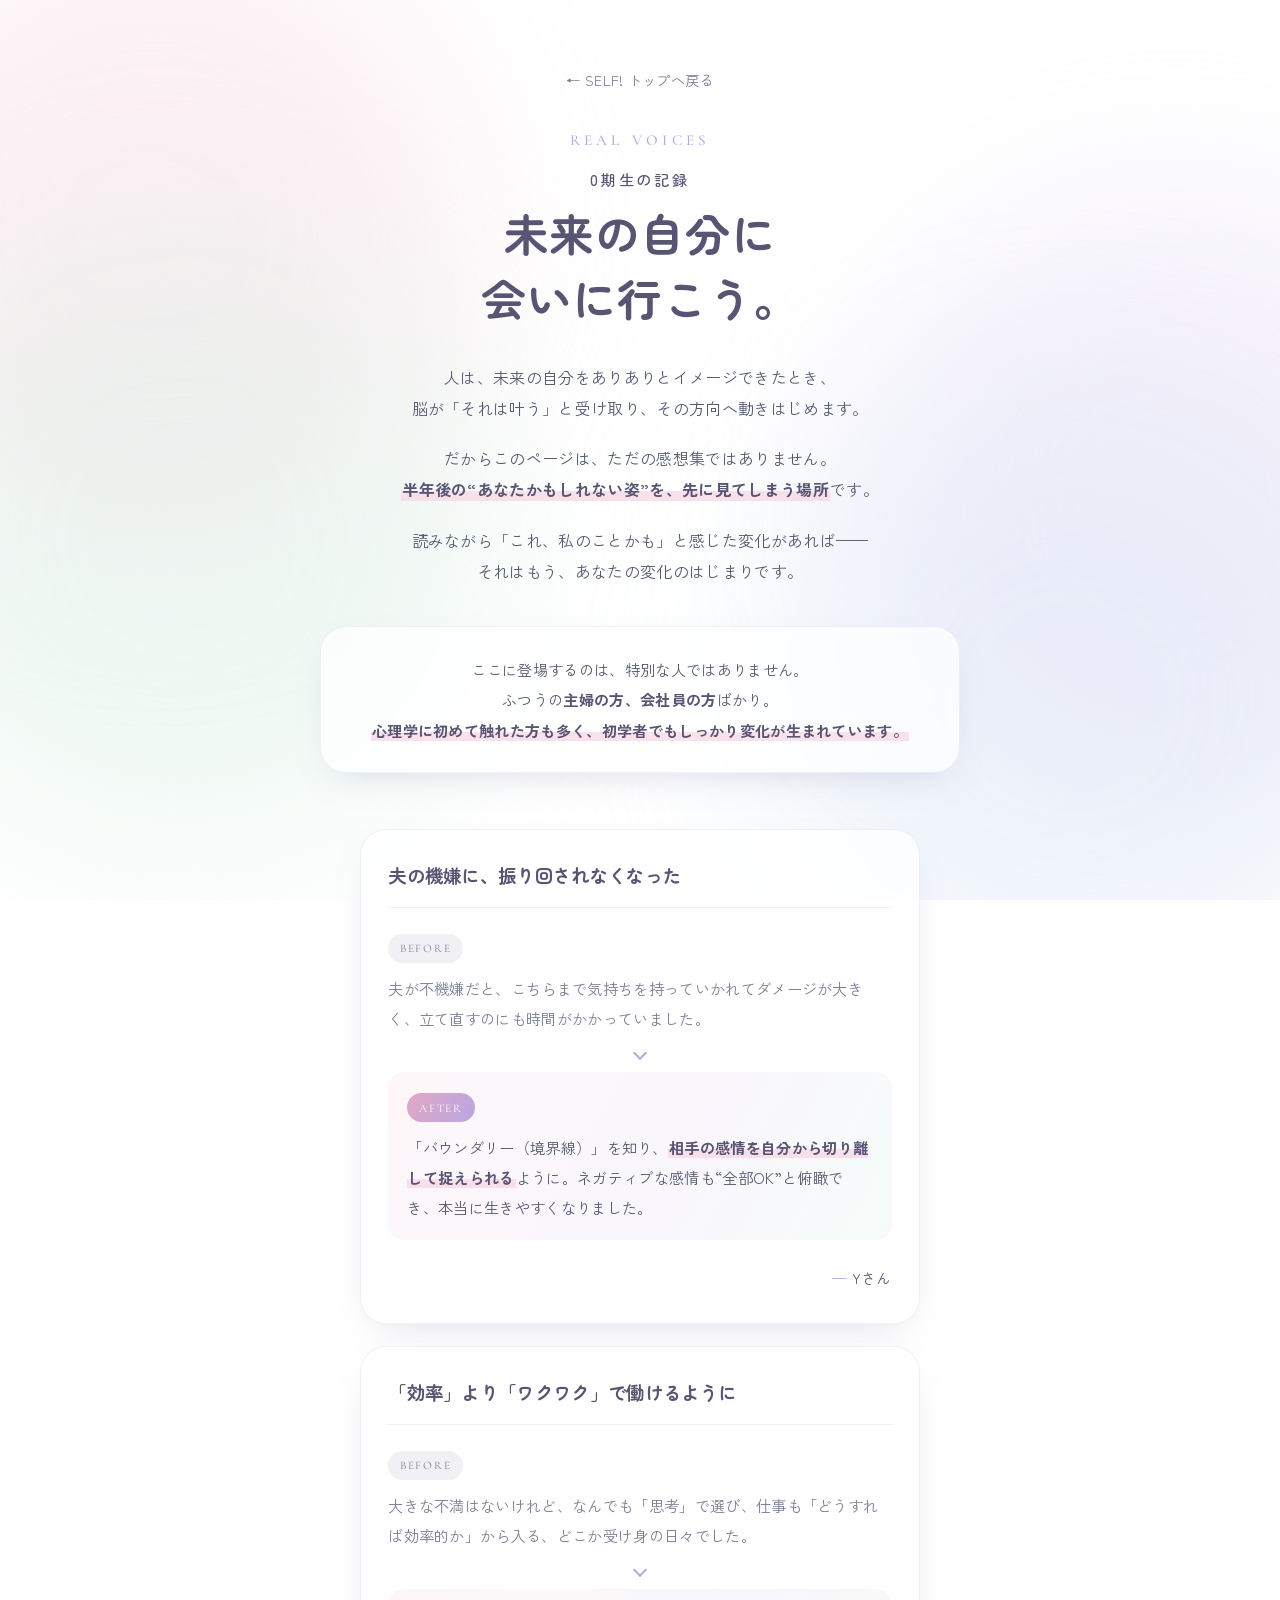
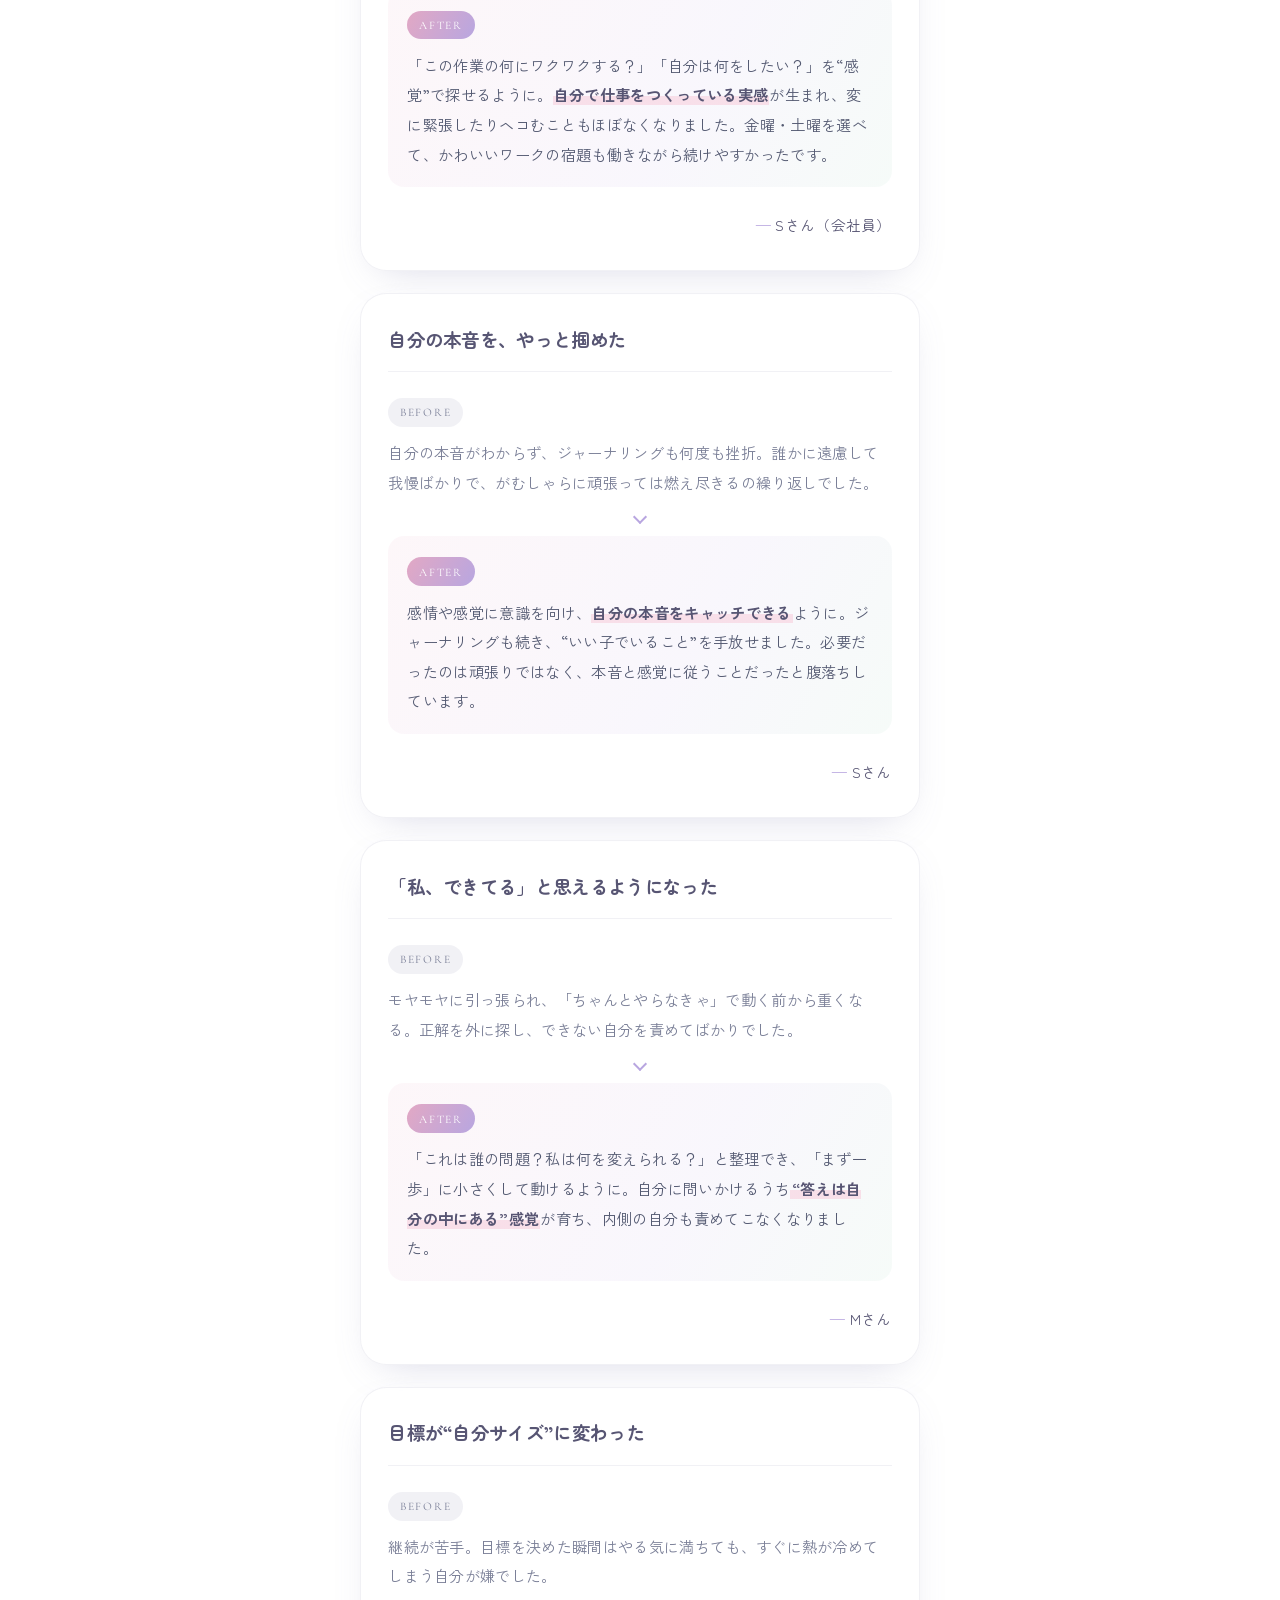
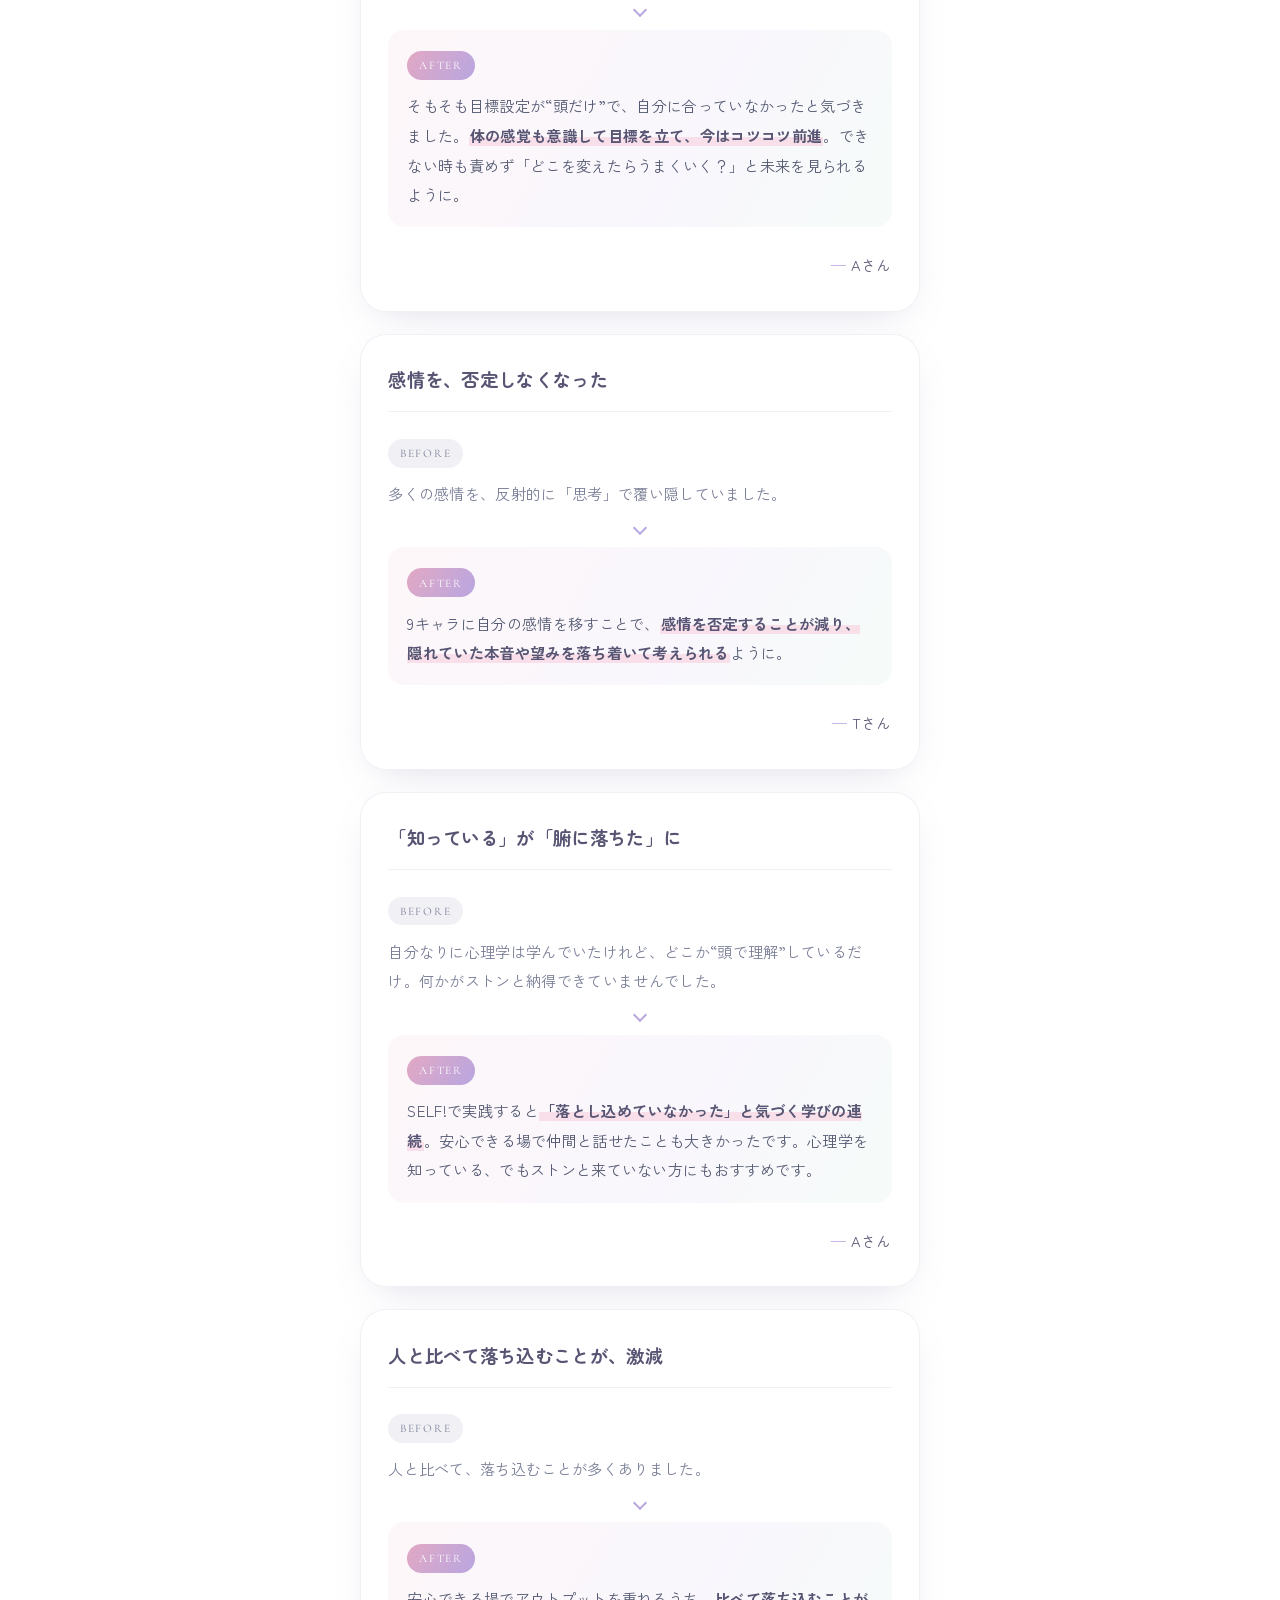
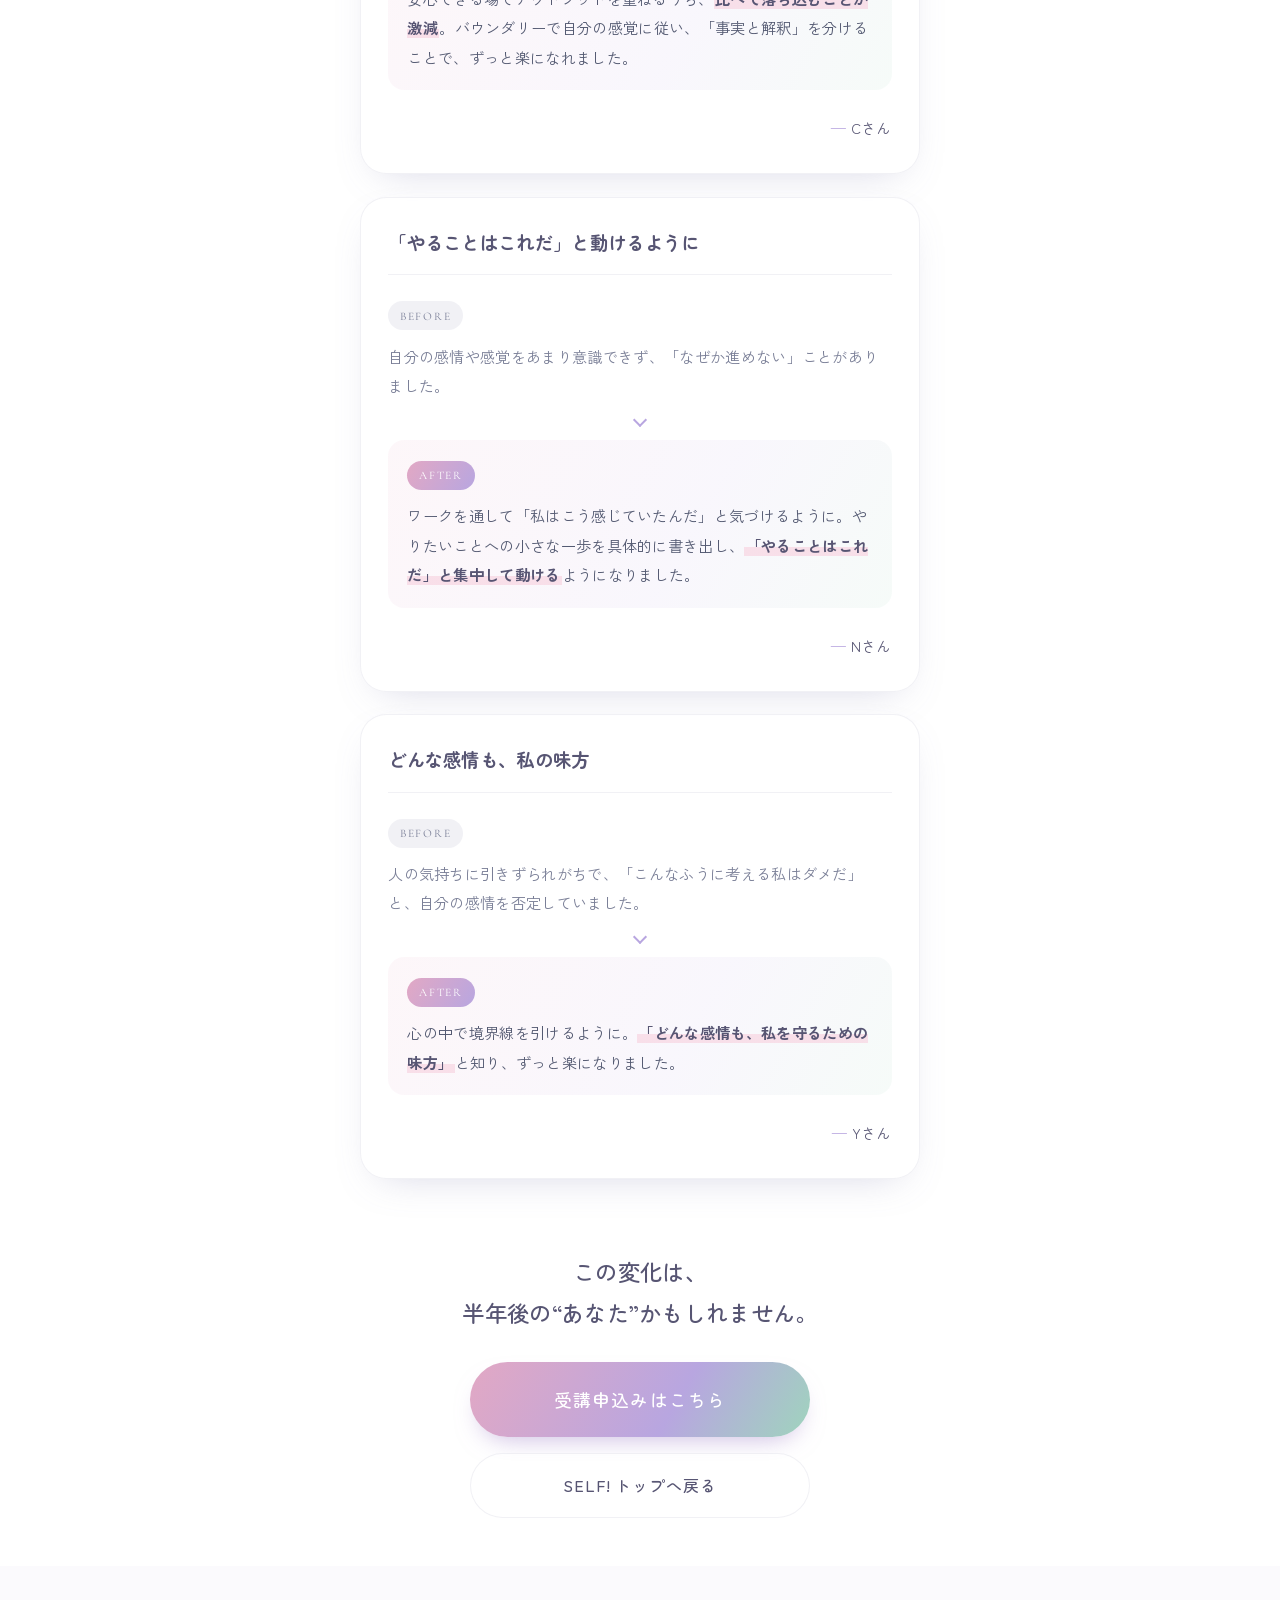
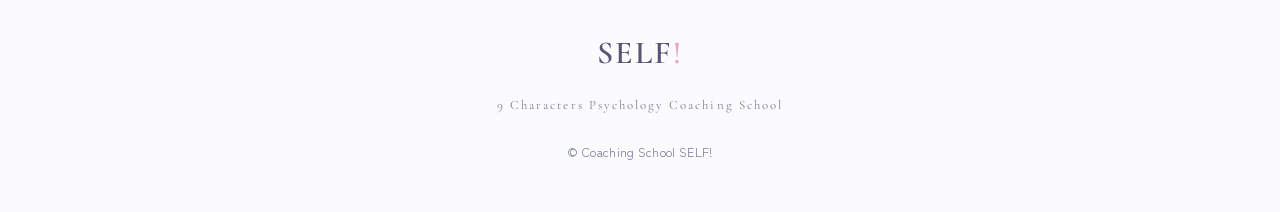
==== voices.html @ 42436161 "0期生の変化ページ（voices.html）を追加し、LPから導線ボタンを設置 - Before→After形式で0期生の声を10名分掲載（重複除去・読み切れる量にリライト） - 「未来の自分に会いに" ====
<!--
  ============================================================
  Coaching School SELF! ｜ 0期生の変化（Before → After アーカイブ）
  ------------------------------------------------------------
  ・index.html の「受講生の変化」セクションからリンクで遷移
  ・声を追加する時は <article class="card ba-card"> ブロックを複製
  ・検索エンジンには載せない設定（noindex）
  ============================================================
-->
<!DOCTYPE html>
<html lang="ja">
<head>
  <meta charset="UTF-8" />
  <meta name="viewport" content="width=device-width, initial-scale=1.0" />
  <meta name="robots" content="noindex, follow" />

  <title>0期生の変化 ｜ Coaching School SELF!</title>
  <meta name="description" content="9キャラ心理学×セルフコーチングを学んだ0期生のBefore→After。ふつうの主婦・会社員の方ばかり、初学者でも変化が生まれています。" />
  <meta name="theme-color" content="#ffffff" />

  <link rel="preconnect" href="https://fonts.googleapis.com" />
  <link rel="preconnect" href="https://fonts.gstatic.com" crossorigin />
  <link href="https://fonts.googleapis.com/css2?family=Cormorant+Garamond:ital,wght@0,400;0,500;0,600;1,400&family=Playfair+Display:ital,wght@0,400;0,500;1,400&family=Zen+Kaku+Gothic+New:wght@400;500;700&family=Zen+Maru+Gothic:wght@400;500;700&display=swap" rel="stylesheet" />

  <link rel="stylesheet" href="/css/style.css" />
</head>

<body>

  <!-- 背景のオーロラ光 -->
  <div class="aurora" aria-hidden="true">
    <span class="aurora__blob aurora__blob--pink"></span>
    <span class="aurora__blob aurora__blob--lavender"></span>
    <span class="aurora__blob aurora__blob--mint"></span>
    <span class="aurora__blob aurora__blob--blue"></span>
  </div>

  <!-- ============================================================
       ヒーロー（未来の自分をのぞき見、という読ませ動線）
       ============================================================ -->
  <header class="grad-hero">
    <a href="/" class="grad-back">← SELF! トップへ戻る</a>

    <p class="eyebrow">Real Voices</p>
    <p class="grad-kicker">0期生の記録</p>
    <h1 class="grad-title">未来の自分に<br />会いに行こう。</h1>

    <div class="grad-lead prose prose--center">
      <p>人は、未来の自分をありありとイメージできたとき、<br />脳が「それは叶う」と受け取り、その方向へ動きはじめます。</p>
      <p>だからこのページは、ただの感想集ではありません。<br /><strong class="mark">半年後の“あなたかもしれない姿”を、先に見てしまう場所</strong>です。</p>
      <p>読みながら「これ、私のことかも」と感じた変化があれば——<br />それはもう、あなたの変化のはじまりです。</p>
    </div>

    <div class="grad-note card">
      <p>
        ここに登場するのは、特別な人ではありません。<br />
        ふつうの<strong>主婦の方、会社員の方</strong>ばかり。<br />
        <strong class="mark">心理学に初めて触れた方も多く、初学者でもしっかり変化が生まれています。</strong>
      </p>
    </div>
  </header>

  <!-- ============================================================
       Before → After カード（0期生の変化）
       ============================================================ -->
  <main class="container container--narrow">
    <div class="ba-list">

      <!-- 01 -->
      <article class="card ba-card">
        <p class="ba-card__headline">夫の機嫌に、振り回されなくなった</p>
        <div class="ba-block ba-block--before">
          <span class="ba-label">Before</span>
          <p>夫が不機嫌だと、こちらまで気持ちを持っていかれてダメージが大きく、立て直すのにも時間がかかっていました。</p>
        </div>
        <div class="ba-arrow" aria-hidden="true"></div>
        <div class="ba-block ba-block--after">
          <span class="ba-label">After</span>
          <p>「バウンダリー（境界線）」を知り、<strong class="mark">相手の感情を自分から切り離して捉えられる</strong>ように。ネガティブな感情も“全部OK”と俯瞰でき、本当に生きやすくなりました。</p>
        </div>
        <p class="ba-card__name">Yさん</p>
      </article>

      <!-- 02 -->
      <article class="card ba-card">
        <p class="ba-card__headline">「効率」より「ワクワク」で働けるように</p>
        <div class="ba-block ba-block--before">
          <span class="ba-label">Before</span>
          <p>大きな不満はないけれど、なんでも「思考」で選び、仕事も「どうすれば効率的か」から入る、どこか受け身の日々でした。</p>
        </div>
        <div class="ba-arrow" aria-hidden="true"></div>
        <div class="ba-block ba-block--after">
          <span class="ba-label">After</span>
          <p>「この作業の何にワクワクする？」「自分は何をしたい？」を“感覚”で探せるように。<strong class="mark">自分で仕事をつくっている実感</strong>が生まれ、変に緊張したりヘコむこともほぼなくなりました。金曜・土曜を選べて、かわいいワークの宿題も働きながら続けやすかったです。</p>
        </div>
        <p class="ba-card__name">Sさん（会社員）</p>
      </article>

      <!-- 03 -->
      <article class="card ba-card">
        <p class="ba-card__headline">自分の本音を、やっと掴めた</p>
        <div class="ba-block ba-block--before">
          <span class="ba-label">Before</span>
          <p>自分の本音がわからず、ジャーナリングも何度も挫折。誰かに遠慮して我慢ばかりで、がむしゃらに頑張っては燃え尽きるの繰り返しでした。</p>
        </div>
        <div class="ba-arrow" aria-hidden="true"></div>
        <div class="ba-block ba-block--after">
          <span class="ba-label">After</span>
          <p>感情や感覚に意識を向け、<strong class="mark">自分の本音をキャッチできる</strong>ように。ジャーナリングも続き、“いい子でいること”を手放せました。必要だったのは頑張りではなく、本音と感覚に従うことだったと腹落ちしています。</p>
        </div>
        <p class="ba-card__name">Sさん</p>
      </article>

      <!-- 04 -->
      <article class="card ba-card">
        <p class="ba-card__headline">「私、できてる」と思えるようになった</p>
        <div class="ba-block ba-block--before">
          <span class="ba-label">Before</span>
          <p>モヤモヤに引っ張られ、「ちゃんとやらなきゃ」で動く前から重くなる。正解を外に探し、できない自分を責めてばかりでした。</p>
        </div>
        <div class="ba-arrow" aria-hidden="true"></div>
        <div class="ba-block ba-block--after">
          <span class="ba-label">After</span>
          <p>「これは誰の問題？私は何を変えられる？」と整理でき、「まず一歩」に小さくして動けるように。自分に問いかけるうち<strong class="mark">“答えは自分の中にある”感覚</strong>が育ち、内側の自分も責めてこなくなりました。</p>
        </div>
        <p class="ba-card__name">Mさん</p>
      </article>

      <!-- 05 -->
      <article class="card ba-card">
        <p class="ba-card__headline">目標が“自分サイズ”に変わった</p>
        <div class="ba-block ba-block--before">
          <span class="ba-label">Before</span>
          <p>継続が苦手。目標を決めた瞬間はやる気に満ちても、すぐに熱が冷めてしまう自分が嫌でした。</p>
        </div>
        <div class="ba-arrow" aria-hidden="true"></div>
        <div class="ba-block ba-block--after">
          <span class="ba-label">After</span>
          <p>そもそも目標設定が“頭だけ”で、自分に合っていなかったと気づきました。<strong class="mark">体の感覚も意識して目標を立て、今はコツコツ前進</strong>。できない時も責めず「どこを変えたらうまくいく？」と未来を見られるように。</p>
        </div>
        <p class="ba-card__name">Aさん</p>
      </article>

      <!-- 06 -->
      <article class="card ba-card">
        <p class="ba-card__headline">感情を、否定しなくなった</p>
        <div class="ba-block ba-block--before">
          <span class="ba-label">Before</span>
          <p>多くの感情を、反射的に「思考」で覆い隠していました。</p>
        </div>
        <div class="ba-arrow" aria-hidden="true"></div>
        <div class="ba-block ba-block--after">
          <span class="ba-label">After</span>
          <p>9キャラに自分の感情を移すことで、<strong class="mark">感情を否定することが減り、隠れていた本音や望みを落ち着いて考えられる</strong>ように。</p>
        </div>
        <p class="ba-card__name">Tさん</p>
      </article>

      <!-- 07 -->
      <article class="card ba-card">
        <p class="ba-card__headline">「知っている」が「腑に落ちた」に</p>
        <div class="ba-block ba-block--before">
          <span class="ba-label">Before</span>
          <p>自分なりに心理学は学んでいたけれど、どこか“頭で理解”しているだけ。何かがストンと納得できていませんでした。</p>
        </div>
        <div class="ba-arrow" aria-hidden="true"></div>
        <div class="ba-block ba-block--after">
          <span class="ba-label">After</span>
          <p>SELF!で実践すると<strong class="mark">「落とし込めていなかった」と気づく学びの連続</strong>。安心できる場で仲間と話せたことも大きかったです。心理学を知っている、でもストンと来ていない方にもおすすめです。</p>
        </div>
        <p class="ba-card__name">Aさん</p>
      </article>

      <!-- 08 -->
      <article class="card ba-card">
        <p class="ba-card__headline">人と比べて落ち込むことが、激減</p>
        <div class="ba-block ba-block--before">
          <span class="ba-label">Before</span>
          <p>人と比べて、落ち込むことが多くありました。</p>
        </div>
        <div class="ba-arrow" aria-hidden="true"></div>
        <div class="ba-block ba-block--after">
          <span class="ba-label">After</span>
          <p>安心できる場でアウトプットを重ねるうち、<strong class="mark">比べて落ち込むことが激減</strong>。バウンダリーで自分の感覚に従い、「事実と解釈」を分けることで、ずっと楽になれました。</p>
        </div>
        <p class="ba-card__name">Cさん</p>
      </article>

      <!-- 09 -->
      <article class="card ba-card">
        <p class="ba-card__headline">「やることはこれだ」と動けるように</p>
        <div class="ba-block ba-block--before">
          <span class="ba-label">Before</span>
          <p>自分の感情や感覚をあまり意識できず、「なぜか進めない」ことがありました。</p>
        </div>
        <div class="ba-arrow" aria-hidden="true"></div>
        <div class="ba-block ba-block--after">
          <span class="ba-label">After</span>
          <p>ワークを通して「私はこう感じていたんだ」と気づけるように。やりたいことへの小さな一歩を具体的に書き出し、<strong class="mark">「やることはこれだ」と集中して動ける</strong>ようになりました。</p>
        </div>
        <p class="ba-card__name">Nさん</p>
      </article>

      <!-- 10 -->
      <article class="card ba-card">
        <p class="ba-card__headline">どんな感情も、私の味方</p>
        <div class="ba-block ba-block--before">
          <span class="ba-label">Before</span>
          <p>人の気持ちに引きずられがちで、「こんなふうに考える私はダメだ」と、自分の感情を否定していました。</p>
        </div>
        <div class="ba-arrow" aria-hidden="true"></div>
        <div class="ba-block ba-block--after">
          <span class="ba-label">After</span>
          <p>心の中で境界線を引けるように。<strong class="mark">「どんな感情も、私を守るための味方」</strong>と知り、ずっと楽になりました。</p>
        </div>
        <p class="ba-card__name">Yさん</p>
      </article>

    </div>

    <!-- 締めのCTA -->
    <div class="grad-cta">
      <p>この変化は、<br />半年後の“あなた”かもしれません。</p>
      <a href="https://belovedcareer.stores.jp/?category_id=69b9e173ff407eac9068d73d" class="btn btn--primary btn--large apply-link" target="_blank" rel="noopener">受講申込みはこちら</a>
      <a href="/" class="btn btn--ghost">SELF! トップへ戻る</a>
    </div>
  </main>

  <!-- フッター -->
  <footer class="footer">
    <p class="footer__logo">SELF<span>!</span></p>
    <p class="footer__en">9 Characters Psychology Coaching School</p>
    <p class="footer__copy">© Coaching School SELF!</p>
  </footer>

</body>
</html>
---- css/style.css ----
/* ==========================================================================
   Coaching School SELF! — スタイルシート
   --------------------------------------------------------------------------
   目次
   00. ブランドカラー / トークン（CSS Variables）
   01. リセット & ベース
   02. タイポグラフィ（見出し・本文・英字）
   03. レイアウト（container / section）
   04. 共通パーツ（eyebrow / card / button）
   05. 背景オーロラ
   06. ヒーロー（ファーストビュー）
   07. 各セクション個別スタイル
   08. スクロール演出（reveal / float）
   09. レスポンシブ（〜768px / 〜480px）
   10. アクセシビリティ（motion 低減）
   ========================================================================== */

/* ==========================================================================
   00. ブランドカラー / トークン
   ------------------------------------------------------------------------
   ※ 色を変えたいときは、まずここを編集してください。
   ========================================================================== */
:root {
  /* --- パステル基本色 --- */
  --color-pink:      #f8dbe6;   /* ペールピンク */
  --color-lavender:  #e5dcf6;   /* 淡いラベンダー */
  --color-mint:      #d8efe3;   /* ミントグリーン */
  --color-blue:      #dbe8f6;   /* ペールブルー */
  --color-yellow:    #fbf1d8;   /* クリーム（ごく控えめに使用） */

  /* --- 文字色（真っ黒は使わない：ブルーグレー系） --- */
  --color-text:      #545a72;   /* 本文 */
  --color-text-soft: #7a7f97;   /* 補足 */
  --color-heading:   #575573;   /* 見出し（ラベンダーグレー） */

  /* --- 背景 --- */
  --color-background:     #ffffff;
  --color-background-soft:#fbfafd;  /* ごく淡いセクション背景 */

  /* --- アクセント（ボタン等のグラデーション用に少し濃いめ） --- */
  --accent-pink:     #e2a8c4;
  --accent-lavender: #b8a6e0;
  --accent-mint:     #9fd4bd;

  /* --- カード / 罫線 / 影 --- */
  --card-radius:  26px;
  --card-border:  rgba(120, 120, 160, 0.10);
  --card-shadow:  0 14px 40px -20px rgba(120, 120, 170, 0.35);
  --card-shadow-hover: 0 22px 50px -22px rgba(120, 120, 170, 0.45);

  /* --- レイアウト --- */
  --container:        1080px;
  --container-narrow: 640px;
  --space-section:    clamp(4.5rem, 11vw, 8rem);

  /* --- フォント --- */
  --font-body:    "Zen Kaku Gothic New", "Hiragino Kaku Gothic ProN", "Noto Sans JP", sans-serif;
  --font-heading: "Zen Maru Gothic", "Zen Kaku Gothic New", sans-serif;
  --font-serif:   "Cormorant Garamond", "Playfair Display", serif;
}

/* ==========================================================================
   01. リセット & ベース
   ========================================================================== */
*,
*::before,
*::after { box-sizing: border-box; }

html {
  -webkit-text-size-adjust: 100%;
  scroll-behavior: smooth;
}

body {
  margin: 0;
  font-family: var(--font-body);
  font-weight: 400;
  color: var(--color-text);
  background: var(--color-background);
  line-height: 1.95;              /* 本文は広めの行間 */
  letter-spacing: 0.02em;
  overflow-x: hidden;             /* 横スクロール禁止 */
  -webkit-font-smoothing: antialiased;
  text-rendering: optimizeLegibility;
}

img { max-width: 100%; height: auto; display: block; }

a { color: inherit; text-decoration: none; }

ul, ol { list-style: none; margin: 0; padding: 0; }

h1, h2, h3, p { margin: 0; }

/* スクリーンリーダー用（視覚的に隠すがSEO/読み上げには残す） */
.sr-only {
  position: absolute;
  width: 1px; height: 1px;
  padding: 0; margin: -1px;
  overflow: hidden;
  clip: rect(0 0 0 0);
  white-space: nowrap;
  border: 0;
}
/* スマホでのみ有効な改行（PCでは1行に） */
.sp-only { display: inline; }
@media (min-width: 600px) { .sp-only { display: none; } }

/* ==========================================================================
   02. タイポグラフィ
   ========================================================================== */
.eyebrow {
  font-family: var(--font-serif);
  font-size: 0.95rem;
  letter-spacing: 0.28em;
  text-transform: uppercase;
  color: var(--accent-lavender);
  margin-bottom: 1.4rem;
  font-weight: 500;
}
.eyebrow--light { color: rgba(255, 255, 255, 0.9); }

.section__title {
  font-family: var(--font-heading);
  font-weight: 500;
  color: var(--color-heading);
  font-size: clamp(1.5rem, 5.4vw, 2.15rem);
  line-height: 1.65;
  letter-spacing: 0.03em;
  margin-bottom: 2.2rem;
}
.section__title--center { text-align: center; }
.section__title--small { font-size: clamp(1.25rem, 4.4vw, 1.6rem); }

/* 本文まとまり */
.prose > p { margin-bottom: 1.5rem; }
.prose > p:last-child { margin-bottom: 0; }
.prose--center { text-align: center; }

.prose__quote {
  color: var(--color-heading);
  font-family: var(--font-heading);
  font-size: 1.05rem;
}
.prose__emphasis {
  color: var(--color-heading);
  font-weight: 500;
  font-family: var(--font-heading);
}
/* 「学得→体得」バッジ */
.prose__badge { margin: 2.2rem 0; }
.prose__badge span {
  display: inline-block;
  font-family: var(--font-heading);
  font-size: 1.15rem;
  color: var(--color-heading);
  padding: 0.7em 1.6em;
  border-radius: 999px;
  background: linear-gradient(120deg, var(--color-pink), var(--color-lavender) 55%, var(--color-mint));
  box-shadow: var(--card-shadow);
}

/* ==========================================================================
   03. レイアウト
   ========================================================================== */
.container {
  width: 100%;
  max-width: var(--container);
  margin-inline: auto;
  padding-inline: clamp(1.3rem, 5vw, 2.5rem);
}
.container--narrow { max-width: var(--container-narrow); }

.section {
  position: relative;
  padding-block: var(--space-section);
}
.section--soft { background: var(--color-background-soft); }

/* ==========================================================================
   04. 共通パーツ
   ========================================================================== */

/* --- カード --- */
.card {
  background: rgba(255, 255, 255, 0.72);
  backdrop-filter: blur(6px);
  -webkit-backdrop-filter: blur(6px);
  border: 1px solid var(--card-border);
  border-radius: var(--card-radius);
  box-shadow: var(--card-shadow);
}

/* --- ボタン --- */
.btn {
  display: inline-block;
  font-family: var(--font-heading);
  font-size: 1rem;
  font-weight: 500;
  letter-spacing: 0.06em;
  padding: 1em 2.4em;
  border-radius: 999px;
  transition: transform 0.35s ease, box-shadow 0.35s ease, background 0.35s ease;
  cursor: pointer;
  text-align: center;
}
.btn--primary {
  color: #fff;
  background: linear-gradient(120deg, var(--accent-pink), var(--accent-lavender) 60%, var(--accent-mint));
  box-shadow: 0 12px 26px -12px rgba(160, 130, 200, 0.6);
}
.btn--primary:hover {
  transform: translateY(-4px);
  box-shadow: 0 20px 34px -14px rgba(160, 130, 200, 0.7);
}
.btn--ghost {
  color: var(--color-heading);
  background: rgba(255, 255, 255, 0.7);
  border: 1px solid var(--card-border);
}
.btn--ghost:hover {
  transform: translateY(-4px);
  box-shadow: var(--card-shadow);
}
.btn--large { font-size: 1.1rem; padding: 1.15em 3em; }

.cta-center { text-align: center; margin-top: 3rem; }

/* ==========================================================================
   05. 背景オーロラ（ページ全体でゆっくり漂う淡い光）
   ========================================================================== */
.aurora {
  position: fixed;
  inset: 0;
  z-index: -1;
  overflow: hidden;
  pointer-events: none;
}
.aurora__blob {
  position: absolute;
  width: 60vw;
  height: 60vw;
  max-width: 620px;
  max-height: 620px;
  border-radius: 50%;
  filter: blur(90px);
  opacity: 0.42;
  will-change: transform;
}
.aurora__blob--pink     { top: -8%;  left: -12%; background: var(--color-pink);     animation: drift1 26s ease-in-out infinite; }
.aurora__blob--lavender { top: 22%;  right: -16%; background: var(--color-lavender); animation: drift2 32s ease-in-out infinite; }
.aurora__blob--mint     { bottom: 6%; left: -10%; background: var(--color-mint);     animation: drift3 30s ease-in-out infinite; }
.aurora__blob--blue     { bottom: -12%; right: -8%; background: var(--color-blue);   animation: drift1 36s ease-in-out infinite reverse; }

@keyframes drift1 {
  0%,100% { transform: translate(0,0) scale(1); }
  50%     { transform: translate(6%, 5%) scale(1.12); }
}
@keyframes drift2 {
  0%,100% { transform: translate(0,0) scale(1); }
  50%     { transform: translate(-5%, 8%) scale(1.08); }
}
@keyframes drift3 {
  0%,100% { transform: translate(0,0) scale(1); }
  50%     { transform: translate(7%, -6%) scale(1.14); }
}

/* ==========================================================================
   06. ヒーロー（ファーストビュー）
   ========================================================================== */
.hero {
  position: relative;
  display: block;
  padding: 0 0 clamp(3rem, 8vw, 4.5rem);   /* 上・左右は余白なし。下だけコピー用に確保 */
  overflow: hidden;
}

/* ヘッダー画像スライドショー（横いっぱい・角丸なし・余白なし） */
.hero__slideshow {
  position: relative;
  width: 100%;
  aspect-ratio: 1 / 1;              /* 画像は正方形。全体を見せる（トリミングなし） */
  max-height: 100svh;
  margin-bottom: clamp(1.8rem, 5vw, 2.6rem);
  background: linear-gradient(135deg, var(--color-pink), var(--color-lavender) 55%, var(--color-mint));
}
.hero__slide {
  position: absolute;
  inset: 0;
  width: 100%;
  height: 100%;
  object-fit: cover;
  opacity: 0;
  transition: opacity 1.1s ease-in-out;   /* ふわっとクロスフェード */
}
.hero__slide.is-active { opacity: 1; }
.hero__slide--pc { display: none; }        /* PC用の横長は、スマホでは隠す */

/* PC：横長バナーに切替（媒体に合わせて自動調整） */
@media (min-width: 768px) {
  .hero__slideshow { aspect-ratio: 2172 / 724; }   /* 横長バナーの比率 */
  .hero__slide--sp { display: none; }              /* 正方形2枚は隠す */
  .hero__slide--pc { display: block; opacity: 1; } /* 横長を静止表示 */
}

.hero__copy { text-align: center; }

@keyframes floatSlow {
  0%,100% { transform: translateY(0); }
  50%     { transform: translateY(-12px); }
}

.hero__eyebrow {
  font-family: var(--font-serif);
  letter-spacing: 0.24em;
  text-transform: uppercase;
  font-size: 0.85rem;
  color: var(--color-text-soft);
  line-height: 1.9;
}

/* SELF! ロゴ（ブランドロゴ的なSerif） */
.hero__logo {
  font-family: var(--font-serif);
  font-weight: 600;
  font-size: clamp(4.5rem, 22vw, 8.5rem);
  line-height: 1;
  letter-spacing: 0.04em;
  color: var(--color-heading);
  margin: 0.4rem 0 0.8rem;
  background: linear-gradient(120deg, #8f89ad, #a99bcf 45%, #8fb8b0);
  -webkit-background-clip: text;
  background-clip: text;
  -webkit-text-fill-color: transparent;
}
.hero__logo-mark { color: var(--accent-pink); -webkit-text-fill-color: var(--accent-pink); }

.hero__tagline {
  font-family: var(--font-heading);
  font-size: clamp(1rem, 3.6vw, 1.25rem);
  color: var(--color-heading);
  letter-spacing: 0.08em;
  margin-bottom: 2rem;
}
.x { color: var(--accent-lavender); padding: 0 0.25em; font-weight: 500; }

.hero__lead {
  font-family: var(--font-heading);
  font-weight: 500;
  font-size: clamp(1.6rem, 6.5vw, 2.4rem);
  line-height: 1.7;
  color: var(--color-heading);
  margin-bottom: 1.6rem;
}
.hero__lead-accent { color: var(--accent-pink); }

.hero__sub {
  font-size: clamp(0.95rem, 3.6vw, 1.05rem);
  color: var(--color-text);
  line-height: 2.1;
  margin-bottom: 1.2rem;
}
.hero__lead--stack { text-align: center; }
.hero__lead--stack .x {
  display: inline-block;
  font-size: 0.72em;
  padding: 0;
  margin: 0.1em 0;
}
.hero__self {
  font-family: var(--font-serif);
  font-weight: 600;
  color: var(--accent-lavender);
  letter-spacing: 0.04em;
  font-size: 1.15em;
}

/* ① 目立たせる見出し：スクール名（募集スタートの上） */
.hero__school {
  font-family: var(--font-heading);
  font-weight: 500;
  font-size: clamp(1.02rem, 4.2vw, 1.25rem);
  letter-spacing: 0.06em;
  color: var(--color-heading);
  margin-bottom: 0.4rem;
}

/* 第1期生募集スタート（背景なし・太字・サイズアップで目立たせる） */
.hero__badge {
  display: block;
  text-align: center;
  font-family: var(--font-heading);
  font-weight: 700;
  font-size: clamp(1.4rem, 6vw, 1.9rem);
  letter-spacing: 0.1em;
  line-height: 1.4;
  margin-bottom: 1.4rem;
  background: linear-gradient(100deg, var(--accent-pink), var(--accent-lavender));
  -webkit-background-clip: text;
  background-clip: text;
  -webkit-text-fill-color: transparent;
}

/* お申込み期間 */
.hero__period {
  margin-bottom: 1.8rem;
  font-size: 0.92rem;
  color: var(--color-text-soft);
  letter-spacing: 0.04em;
}
.hero__period strong { color: var(--color-heading); font-weight: 700; }

.hero__cta {
  display: flex;
  flex-direction: column;
  gap: 1rem;
  width: 100%;
  max-width: 340px;
  margin-inline: auto;
}

/* スクロール誘導 */
.hero__scroll {
  position: absolute;
  bottom: 2rem;
  left: 50%;
  transform: translateX(-50%);
  width: 1px;
  height: 52px;
  display: block;
}
.hero__scroll-line {
  display: block;
  width: 1px;
  height: 100%;
  background: linear-gradient(var(--accent-lavender), transparent);
  animation: scrollPulse 2.4s ease-in-out infinite;
  transform-origin: top;
}
@keyframes scrollPulse {
  0%,100% { transform: scaleY(0.4); opacity: 0.4; }
  50%     { transform: scaleY(1);   opacity: 1; }
}

/* ==========================================================================
   07. 各セクション個別スタイル
   ========================================================================== */

/* --- 01 Introduction --- */
.section--intro .prose { font-size: 1.02rem; }

/* --- 02 What is SELF? / 3つのパステル円 --- */
.venn {
  position: relative;
  width: min(100%, 360px);
  height: 340px;
  margin: 3.5rem auto 0;
}
.venn__circle {
  position: absolute;
  width: 208px;
  height: 208px;
  border-radius: 50%;
  display: flex;
  align-items: center;
  justify-content: center;
  text-align: center;
  font-family: var(--font-heading);
  font-size: 0.98rem;
  line-height: 1.6;
  color: var(--color-heading);
  mix-blend-mode: multiply;      /* 重なりが淡く溶け合う */
  animation: floatSlow 8s ease-in-out infinite;
}
/* 上・中央にひとつ／下・左右にふたつ ＝ 正三角形の配置。
   ※中央上の円は margin-inline:auto で中央寄せ（transform を使うと
     浮遊アニメーションと競合して左右がずれるため） */
.venn__circle--pink     { background: radial-gradient(circle at 40% 40%, #fbe4ee, var(--color-pink));     top: 0;    left: 0; right: 0; margin-inline: auto; }
.venn__circle--mint     { background: radial-gradient(circle at 40% 40%, #e6f5ec, var(--color-mint));     bottom: 0; left: 0;  animation-delay: 1.5s; }
.venn__circle--lavender { background: radial-gradient(circle at 40% 40%, #efe8fb, var(--color-lavender)); bottom: 0; right: 0; animation-delay: 3s; }
.venn__circle span { position: relative; z-index: 1; }

/* --- 03 For You / チェックリスト --- */
.checklist {
  display: grid;
  gap: 0.9rem;
  max-width: 620px;
  margin-inline: auto;
}
.checklist__item {
  position: relative;
  background: rgba(255, 255, 255, 0.7);
  border: 1px solid var(--card-border);
  border-radius: 18px;
  padding: 1.1em 1.3em 1.1em 3.2em;
  box-shadow: var(--card-shadow);
  font-size: 0.98rem;
  line-height: 1.7;
}
.checklist__item::before {
  content: "";
  position: absolute;
  left: 1.2em;
  top: 1.35em;
  width: 16px;
  height: 9px;
  border-left: 2px solid var(--accent-lavender);
  border-bottom: 2px solid var(--accent-lavender);
  transform: rotate(-45deg);
  border-radius: 1px;
}
.pull-quote {
  text-align: center;
  font-family: var(--font-heading);
  font-size: clamp(1.05rem, 4vw, 1.35rem);
  line-height: 1.9;
  color: var(--color-heading);
  margin-top: 3rem;
}
.pull-quote strong { color: var(--accent-pink); font-weight: 500; }

/* --- 03 受講で待っている未来 --- */
.future {
  max-width: 620px;
  margin: 3.2rem auto 0;
}
.future__photo {
  margin: 0 auto 2rem;
  max-width: 460px;
  border-radius: var(--card-radius);
  overflow: hidden;
  box-shadow: var(--card-shadow);
}
.future__photo img { width: 100%; display: block; }
.future__title {
  text-align: center;
  font-family: var(--font-heading);
  font-weight: 500;
  font-size: clamp(1.15rem, 4.6vw, 1.5rem);
  color: var(--color-heading);
  margin-bottom: 1.8rem;
}
.future__list { display: grid; gap: 0.9rem; }
.future__list li {
  position: relative;
  background: linear-gradient(120deg, rgba(248,219,230,0.28), rgba(216,239,227,0.28));
  border: 1px solid var(--card-border);
  border-radius: 18px;
  padding: 1.1em 1.3em 1.1em 3.1em;
  line-height: 1.8;
  font-size: 0.98rem;
}
.future__list li::before {           /* 芽のような小さな矢印 */
  content: "";
  position: absolute;
  left: 1.25em;
  top: 1.3em;
  width: 9px;
  height: 9px;
  border-right: 2px solid var(--accent-pink);
  border-bottom: 2px solid var(--accent-pink);
  transform: rotate(-45deg);
}

/* --- 汎用：セクションのアクセント写真 --- */
.section-photo {
  margin: 2.6rem auto 0;
  max-width: 440px;
  border-radius: var(--card-radius);
  overflow: hidden;
  box-shadow: var(--card-shadow);
}
.section-photo--wide { max-width: 560px; }
.section-photo img { width: 100%; display: block; }
.section-photo figcaption {
  padding: 0.85em 1.1em;
  text-align: center;
  font-size: 0.85rem;
  color: var(--color-text-soft);
  background: rgba(255, 255, 255, 0.75);
  line-height: 1.6;
}

/* --- 04 Program / 第1期ラベル・注意書き --- */
.program-cohort {
  text-align: center;
  font-family: var(--font-serif);
  letter-spacing: 0.16em;
  font-size: 0.9rem;
  color: var(--accent-lavender);
  margin-top: -0.6rem;
  margin-bottom: 1.6rem;
}
.program-notes {
  max-width: 560px;
  margin: 0 auto;
  text-align: center;
}
.program-notes__lead {
  font-family: var(--font-heading);
  font-size: 1.08rem;
  color: var(--color-heading);
  line-height: 1.8;
  margin-bottom: 1.3rem;
}
.program-notes ul {
  display: inline-grid;
  gap: 0.7rem;
  text-align: left;
}
.program-notes li {
  position: relative;
  padding-left: 1.5rem;
  font-size: 0.92rem;
  color: var(--color-text-soft);
  line-height: 1.7;
}
.program-notes li::before {
  content: "";
  position: absolute;
  left: 0;
  top: 0.7em;
  width: 7px;
  height: 7px;
  border-radius: 50%;
  background: var(--accent-mint);
}

/* --- 04 Program / 縦タイムライン --- */
.timeline {
  position: relative;
  max-width: 620px;
  margin: 3rem auto 0;
  padding-left: 2.6rem;
}
.timeline::before {                 /* 縦のガイドライン */
  content: "";
  position: absolute;
  left: 13px;
  top: 8px;
  bottom: 8px;
  width: 2px;
  background: linear-gradient(var(--color-pink), var(--color-lavender), var(--color-mint));
  border-radius: 2px;
}
.timeline__item { position: relative; margin-bottom: 1.6rem; }
.timeline__item:last-child { margin-bottom: 0; }
.timeline__marker {
  position: absolute;
  left: -2.6rem;
  top: 1.4rem;
  width: 28px;
  height: 28px;
  border-radius: 50%;
  background: #fff;
  border: 2px solid var(--accent-lavender);
  display: flex;
  align-items: center;
  justify-content: center;
  font-family: var(--font-serif);
  font-size: 0.75rem;
  color: var(--accent-lavender);
  z-index: 1;
}
.timeline__card { padding: 1.6rem 1.8rem; }

/* 開講前の特典講座（タイムライン先頭の特別カード） */
.timeline__marker--pre {
  border-color: var(--accent-pink);
  color: var(--accent-pink);
  font-family: var(--font-body);
  font-size: 0.6rem;
}
.timeline__card--pre {
  background: linear-gradient(120deg, rgba(248,219,230,0.42), rgba(229,220,246,0.42) 60%, rgba(216,239,227,0.42));
}
.timeline__card--pre .timeline__month { color: var(--accent-lavender); }
.timeline__pre-label {
  display: inline-block;
  font-family: var(--font-heading);
  font-size: 0.78rem;
  letter-spacing: 0.08em;
  color: #fff;
  background: linear-gradient(120deg, var(--accent-pink), var(--accent-lavender));
  padding: 0.25em 0.9em;
  border-radius: 999px;
  margin-bottom: 0.7rem;
}
.timeline__pre-list {
  display: grid;
  gap: 0.4rem;
  margin-bottom: 0.9rem;
}
.timeline__pre-list li {
  position: relative;
  padding-left: 1.4rem;
  font-family: var(--font-heading);
  font-weight: 500;
  color: var(--color-heading);
  line-height: 1.6;
}
.timeline__pre-list li::before {   /* 再生マーク */
  content: "";
  position: absolute;
  left: 0.2rem;
  top: 0.5em;
  border-style: solid;
  border-width: 5px 0 5px 8px;
  border-color: transparent transparent transparent var(--accent-pink);
}
.timeline__month {
  font-family: var(--font-serif);
  letter-spacing: 0.18em;
  font-size: 0.8rem;
  text-transform: uppercase;
  color: var(--accent-pink);
  margin-bottom: 0.4rem;
}
.timeline__theme {
  font-family: var(--font-heading);
  font-weight: 500;
  font-size: 1.15rem;
  color: var(--color-heading);
  line-height: 1.6;
  margin-bottom: 0.7rem;
}
.timeline__desc {
  font-size: 0.92rem;
  color: var(--color-text);
  line-height: 1.95;
  margin-bottom: 1.1rem;
}
.timeline__date {
  font-size: 0.9rem;
  color: var(--color-text-soft);
  line-height: 1.9;
}
.timeline__date span { color: var(--accent-lavender); font-size: 0.8rem; }
.timeline__note {
  margin-top: 0.8rem;
  display: inline-block;
  font-size: 0.8rem;
  color: var(--accent-pink);
  background: rgba(248, 219, 230, 0.35);
  border-radius: 999px;
  padding: 0.35em 1em;
  line-height: 1.5;
}

/* --- 05 Learning Style / 流れ --- */
.flow {
  max-width: 380px;
  margin: 3rem auto 0;
  display: grid;
  gap: 0;
}
.flow__step {
  position: relative;
  text-align: center;
  background: rgba(255, 255, 255, 0.72);
  border: 1px solid var(--card-border);
  border-radius: 16px;
  padding: 0.95em 1.2em;
  box-shadow: var(--card-shadow);
  font-family: var(--font-heading);
  color: var(--color-heading);
  margin-bottom: 2.1rem;
}
.flow__step:not(:last-child)::after {   /* 下向き矢印 */
  content: "";
  position: absolute;
  left: 50%;
  bottom: -1.55rem;
  width: 9px;
  height: 9px;
  border-right: 2px solid var(--accent-lavender);
  border-bottom: 2px solid var(--accent-lavender);
  transform: translateX(-50%) rotate(45deg);
}
.flow__step--goal {
  background: linear-gradient(120deg, var(--color-pink), var(--color-lavender) 55%, var(--color-mint));
  border: none;
  margin-bottom: 0;
}
.big-arrow {
  text-align: center;
  font-family: var(--font-heading);
  font-size: clamp(1.4rem, 6vw, 2rem);
  color: var(--color-heading);
  margin-top: 3rem;
  letter-spacing: 0.05em;
}
.big-arrow span { color: var(--accent-pink); padding: 0 0.3em; }

/* --- 06 Benefits --- */
.benefits {
  display: grid;
  grid-template-columns: 1fr;
  gap: 1.2rem;
  margin-top: 3rem;
}
.benefit {
  padding: 2rem 1.8rem;
  text-align: center;
}
.benefit__icon {
  width: 64px;
  height: 64px;
  margin: 0 auto 1rem;
  color: var(--accent-lavender);
  border-radius: 50%;
  background: linear-gradient(140deg, rgba(248,219,230,0.6), rgba(216,239,227,0.6));
  display: flex;
  align-items: center;
  justify-content: center;
}
.benefit__icon svg { width: 36px; height: 36px; }
.benefit__no {
  font-family: var(--font-serif);
  font-size: 0.85rem;
  letter-spacing: 0.2em;
  color: var(--accent-pink);
  margin-bottom: 0.4rem;
}
.benefit__title {
  font-family: var(--font-heading);
  font-weight: 500;
  font-size: 1.05rem;
  color: var(--color-heading);
  line-height: 1.7;
}

/* --- 07 Safe Place（オーロラ背景・世界観強め） --- */
.section--safe {
  overflow: hidden;
  background:
    linear-gradient(135deg,
      #f7dbe6 0%,
      #e7ddf6 32%,
      #dcecf5 60%,
      #d9efe4 100%);
}
.section--safe .section__title,
.section--safe .prose { color: #5c5877; }
.section--safe .safe__message { color: #6a6390; }
.safe__stars { position: absolute; inset: 0; pointer-events: none; }
.star {
  position: absolute;
  fill: #fff;
  opacity: 0.8;
  animation: twinkle 4s ease-in-out infinite;
}
.star--1 { width: 22px; top: 12%; left: 14%; animation-delay: 0s; }
.star--2 { width: 14px; top: 20%; right: 18%; animation-delay: 1.2s; }
.star--3 { width: 18px; bottom: 16%; left: 22%; animation-delay: 2.4s; }
@keyframes twinkle {
  0%,100% { opacity: 0.25; transform: scale(0.85); }
  50%     { opacity: 0.9;  transform: scale(1.05); }
}
.safe__message {
  text-align: center;
  font-family: var(--font-heading);
  font-size: clamp(1.2rem, 5vw, 1.6rem);
  line-height: 1.9;
  margin-top: 3rem;
  position: relative;
}

/* --- 07.5 Voices（受講生の変化・左右スライダー） --- */
.voices__hint {
  text-align: center;
  font-size: 0.85rem;
  color: var(--color-text-soft);
  letter-spacing: 0.08em;
  margin-top: 0.6rem;
}
.voices {
  position: relative;
  margin-top: 2.2rem;
}
/* 横スクロール＋スナップ（スワイプで読める） */
.voices__track {
  display: flex;
  gap: 1.1rem;
  overflow-x: auto;
  scroll-snap-type: x mandatory;
  scroll-behavior: smooth;
  padding: 0.6rem 0 0.5rem;
  -webkit-overflow-scrolling: touch;
  scrollbar-width: none;              /* Firefox */
}
.voices__track::-webkit-scrollbar { display: none; }  /* Chrome/Safari */

.voice-slide {
  flex: 0 0 87%;                      /* スマホ：1枚＋次を少し覗かせる */
  scroll-snap-align: center;
  display: flex;
  flex-direction: column;
  padding: 2rem 1.7rem;
}
.voice__badge {
  align-self: flex-start;
  font-family: var(--font-serif);
  font-size: 0.78rem;
  letter-spacing: 0.14em;
  color: var(--accent-lavender);
  background: linear-gradient(120deg, rgba(248,219,230,0.5), rgba(216,239,227,0.5));
  padding: 0.4em 1.1em;
  border-radius: 999px;
  margin-bottom: 1.3rem;
}
.voice__badge span { color: var(--accent-pink); padding: 0 0.35em; }
/* コメント上の1行見出し（読み進めたくなる） */
.voice__headline {
  font-family: var(--font-heading);
  font-weight: 700;
  font-size: 1.1rem;
  line-height: 1.5;
  color: var(--color-heading);
  margin-bottom: 0.9rem;
}
.voice__headline::before {
  content: "";
  display: inline-block;
  width: 1.5em;
  height: 2px;
  vertical-align: middle;
  margin-right: 0.5em;
  background: linear-gradient(90deg, var(--accent-pink), var(--accent-lavender));
}
.voice__text {
  flex: 1;
  font-size: 0.95rem;
  line-height: 2.05;
  color: var(--color-text);
}
.voice__name {
  margin-top: 1.5rem;
  text-align: right;
  font-family: var(--font-heading);
  color: var(--color-heading);
  font-size: 0.95rem;
}
.voice__name::before { content: "— "; color: var(--accent-lavender); }

/* 重要な変化：太字＋やさしいマーカー */
.mark {
  font-weight: 700;
  color: var(--color-heading);
  background: linear-gradient(transparent 58%, rgba(248, 219, 230, 0.85) 58%);
  padding: 0 0.08em;
}

/* 前後の矢印（PCのみ表示） */
.voices__arrow {
  position: absolute;
  top: 46%;
  transform: translateY(-50%);
  width: 46px;
  height: 46px;
  border-radius: 50%;
  border: 1px solid var(--card-border);
  background: rgba(255, 255, 255, 0.92);
  color: var(--color-heading);
  font-size: 1.5rem;
  line-height: 1;
  cursor: pointer;
  display: none;
  align-items: center;
  justify-content: center;
  z-index: 2;
  box-shadow: var(--card-shadow);
  transition: transform 0.3s ease, box-shadow 0.3s ease;
}
.voices__arrow:hover { transform: translateY(-50%) scale(1.08); box-shadow: var(--card-shadow-hover); }
.voices__arrow--prev { left: -10px; }
.voices__arrow--next { right: -10px; }

/* ドットインジケーター */
.voices__dots {
  display: flex;
  justify-content: center;
  gap: 0.5rem;
  margin-top: 1.4rem;
}
.voices__dot {
  width: 8px;
  height: 8px;
  border-radius: 999px;
  border: none;
  padding: 0;
  background: rgba(120, 120, 160, 0.22);
  cursor: pointer;
  transition: width 0.3s ease, background 0.3s ease;
}
.voices__dot.is-active { width: 22px; background: var(--accent-lavender); }

@media (min-width: 768px) {
  .voice-slide { flex-basis: 46%; }
  .voices__arrow { display: flex; }
  .voices { padding: 0 0.5rem; }
}
@media (min-width: 1000px) {
  .voice-slide { flex-basis: 31.5%; }
}

/* --- 08 Flexible Style --- */
.flex-cards {
  display: grid;
  grid-template-columns: 1fr;
  gap: 1.1rem;
  margin-top: 3rem;
  max-width: 620px;
  margin-inline: auto;
}
.flex-card { padding: 1.7rem 1.8rem; text-align: center; }
.flex-card__title {
  font-family: var(--font-heading);
  font-weight: 500;
  font-size: 1.1rem;
  color: var(--color-heading);
  margin-bottom: 0.5rem;
}
.flex-card p { color: var(--color-text-soft); font-size: 0.95rem; }

/* --- 09 Price --- */
.price-cards {
  display: grid;
  grid-template-columns: 1fr;
  gap: 1.4rem;
  margin-top: 3rem;
  max-width: 640px;
  margin-inline: auto;
}
.price-card {
  padding: 2.4rem 2rem;
  text-align: center;
}
.price-card--featured {
  background: linear-gradient(150deg, rgba(248,219,230,0.55), rgba(229,220,246,0.55) 60%, rgba(216,239,227,0.55));
}
.price-card__label {
  font-family: var(--font-serif);
  letter-spacing: 0.22em;
  font-size: 0.85rem;
  color: var(--accent-lavender);
  margin-bottom: 0.6rem;
}
.price-card__type {
  font-family: var(--font-heading);
  color: var(--color-heading);
  font-size: 1.05rem;
  margin-bottom: 1rem;
}
.price-card__amount {
  font-family: var(--font-heading);
  color: var(--color-heading);
  font-size: 1.2rem;
}
.price-card__amount .num {
  font-family: var(--font-serif);
  font-weight: 600;
  font-size: 2.6rem;
  color: var(--color-heading);
  letter-spacing: 0.02em;
}
.price-card__times { font-size: 1rem; color: var(--color-text-soft); }

/* 受講料の説明文・注意書き */
.price-lead {
  text-align: center;
  line-height: 1.9;
  color: var(--color-text);
  margin: 0 auto 0.6rem;
  max-width: 560px;
}
.price-note {
  max-width: 560px;
  margin: 1.6rem auto 0;
  text-align: center;
  font-size: 0.85rem;
  color: var(--color-text-soft);
  line-height: 1.8;
}

/* --- 10 Information --- */
.info-list {
  margin-top: 2.6rem;
  display: grid;
  gap: 1.1rem;
}
.info-list li {
  position: relative;
  padding-left: 1.6rem;
  line-height: 1.9;
}
.info-please {
  text-align: center;
  margin-bottom: 2rem;
  font-family: var(--font-heading);
  font-size: 1.02rem;
}
.info-list li::before {
  content: "";
  position: absolute;
  left: 0;
  top: 0.85em;
  width: 8px;
  height: 8px;
  border-radius: 50%;
  background: var(--accent-pink);
}
.info-list__sub { color: var(--color-text-soft); font-size: 0.9rem; }

/* --- 10 FAQ（折りたたみ・省スペース） --- */
.faq {
  max-width: 640px;
  margin: 2.6rem auto 0;
  display: grid;
  gap: 0.9rem;
}
.faq__item {
  background: rgba(255, 255, 255, 0.72);
  border: 1px solid var(--card-border);
  border-radius: 18px;
  box-shadow: var(--card-shadow);
  overflow: hidden;
}
/* 質問（クリックで開閉） */
.faq__q {
  list-style: none;              /* デフォルトの三角マーカーを消す */
  cursor: pointer;
  position: relative;
  padding: 1.15em 3.2em 1.15em 1.4em;
  font-family: var(--font-heading);
  font-weight: 500;
  color: var(--color-heading);
  line-height: 1.65;
  transition: color 0.25s ease;
}
.faq__q::-webkit-details-marker { display: none; }  /* Safari */
.faq__q::before {
  content: "Q.";
  font-family: var(--font-serif);
  font-weight: 600;
  color: var(--accent-pink);
  margin-right: 0.5em;
}
/* 右側の開閉インジケーター（開くと回転） */
.faq__q::after {
  content: "";
  position: absolute;
  right: 1.4em;
  top: 1.5em;
  width: 9px;
  height: 9px;
  border-right: 2px solid var(--accent-lavender);
  border-bottom: 2px solid var(--accent-lavender);
  transform: rotate(45deg);
  transition: transform 0.3s ease;
}
.faq__item[open] .faq__q::after { transform: rotate(-135deg); }
.faq__item[open] .faq__q { color: var(--accent-lavender); }

/* 答え */
.faq__a {
  margin: 0;
  padding: 0 1.4em 1.3em;
  color: var(--color-text);
  line-height: 1.95;
  font-size: 0.96rem;
}
.faq__a::before {
  content: "A.";
  font-family: var(--font-serif);
  font-weight: 600;
  color: var(--accent-lavender);
  margin-right: 0.5em;
}

/* --- 11 Cancellation（注意事項・薄いグレー） --- */
.section--note { background: #f6f6f8; }
.note-box {
  background: #fff;
  border: 1px solid var(--card-border);
  border-radius: 20px;
  padding: 2.2rem 2rem;
  text-align: center;
  color: var(--color-text-soft);
  font-size: 0.95rem;
  line-height: 2;
}
.note-box p + p { margin-top: 1.2rem; }
/* お得ですよ、の注釈（区切り線つき・読みやすく左寄せ） */
.note-box__caution {
  margin-top: 1.6rem;
  padding-top: 1.6rem;
  border-top: 1px solid var(--card-border);
  text-align: left;
  line-height: 1.95;
}

/* --- 12 Final CTA --- */
/* --- 11.5 校長からのメッセージ --- */
.principal {
  display: flex;
  flex-direction: column;
  align-items: center;
  gap: 2rem;
  max-width: 760px;
  margin: 2.8rem auto 0;
}
.principal__photo {
  margin: 0;
  width: 100%;
  max-width: 420px;
  border-radius: var(--card-radius);
  overflow: hidden;
  box-shadow: var(--card-shadow);
  flex-shrink: 0;
}
.principal__photo img { width: 100%; display: block; }
.principal__text {
  line-height: 2;
  color: var(--color-text);
  text-align: center;
  margin-bottom: 1.2rem;
}
.principal__sign {
  margin-top: 1.8rem;
  text-align: center;
  font-family: var(--font-heading);
  color: var(--color-heading);
  line-height: 1.9;
  font-size: 0.92rem;
}
.principal__name { font-size: 1.2rem; letter-spacing: 0.06em; }

@media (min-width: 768px) {
  .principal { flex-direction: row; align-items: center; gap: 2.6rem; }
  .principal__photo { width: 44%; }
  .principal__text { text-align: left; }
  .principal__sign { text-align: left; }
}

.section--final {
  text-align: center;
  overflow: hidden;
  background:
    linear-gradient(160deg,
      #f8dbe6 0%,
      #e7ddf6 40%,
      #dcecf5 70%,
      #ffffff 100%);
}
.final__lead {
  font-family: var(--font-heading);
  font-weight: 500;
  font-size: clamp(1.4rem, 5.6vw, 2rem);
  line-height: 1.8;
  color: #5a5675;
  margin-bottom: 2.4rem;
}
.final__logo {
  font-family: var(--font-serif);
  font-size: clamp(1.3rem, 5vw, 1.8rem);
  color: var(--color-heading);
  letter-spacing: 0.08em;
  margin-bottom: 1.4rem;
}
.final__logo span { color: var(--accent-pink); font-weight: 600; }
.final__tagline {
  font-family: var(--font-heading);
  font-size: clamp(1rem, 4vw, 1.2rem);
  color: var(--color-heading);
  line-height: 1.9;
  margin-bottom: 2.8rem;
}

/* ==========================================================================
   08. スクロール演出
   ========================================================================== */
.reveal {
  opacity: 0;
  transform: translateY(28px);
  transition: opacity 1s ease, transform 1s cubic-bezier(0.16, 1, 0.3, 1);
}
.reveal.is-visible {
  opacity: 1;
  transform: translateY(0);
}

/* カードがふわっと浮く（hover） */
.card { transition: transform 0.5s cubic-bezier(0.16,1,0.3,1), box-shadow 0.5s ease; }
.card:hover {
  transform: translateY(-6px);
  box-shadow: var(--card-shadow-hover);
}

/* ==========================================================================
   09. フッター
   ========================================================================== */
.footer {
  text-align: center;
  padding: 3.5rem 1.5rem 3rem;
  background: var(--color-background-soft);
}
.footer__logo {
  font-family: var(--font-serif);
  font-weight: 600;
  font-size: 2rem;
  color: var(--color-heading);
  letter-spacing: 0.06em;
}
.footer__logo span { color: var(--accent-pink); }
.footer__en {
  font-family: var(--font-serif);
  letter-spacing: 0.16em;
  font-size: 0.8rem;
  color: var(--color-text-soft);
  margin: 0.5rem 0 1.4rem;
}
.footer__copy { font-size: 0.78rem; color: var(--color-text-soft); }

/* ==========================================================================
   10. レスポンシブ
   ========================================================================== */

/* --- タブレット以上：ヒーローを横並び、グリッドを複数列に --- */
@media (min-width: 768px) {
  /* ヒーローは中央1カラムのまま、横長画像を大きく見せる */
  .hero__cta { flex-direction: row; justify-content: center; margin-inline: auto; max-width: none; flex-wrap: wrap; }
  .hero__cta .btn { flex: 0 1 auto; }

  .benefits { grid-template-columns: repeat(3, 1fr); }
  .benefit:nth-child(4),
  .benefit:nth-child(5) { grid-column: span 1; }

  .flex-cards {
    grid-template-columns: repeat(2, 1fr);
    max-width: none;
  }
  .flex-card--wide { grid-column: 1 / -1; }

  .price-cards { grid-template-columns: repeat(2, 1fr); }
}

/* --- 広い画面：ベネフィットを整える --- */
@media (min-width: 1000px) {
  .benefits { grid-template-columns: repeat(5, 1fr); gap: 1rem; }
  .benefit { padding: 1.8rem 1.1rem; }
  .benefit__title { font-size: 0.95rem; }
}

/* --- スマホ小（〜380px）：文字が詰まらないよう微調整 --- */
@media (max-width: 380px) {
  body { line-height: 1.9; }
  .venn { height: 300px; }
  .venn__circle { width: 185px; height: 185px; font-size: 0.9rem; }
  .timeline__card { padding: 1.4rem 1.4rem; }
}

/* ==========================================================================
   11. アクセシビリティ：動きを減らす設定を尊重
   ========================================================================== */
@media (prefers-reduced-motion: reduce) {
  *,
  *::before,
  *::after {
    animation-duration: 0.001ms !important;
    animation-iteration-count: 1 !important;
    transition-duration: 0.001ms !important;
    scroll-behavior: auto !important;
  }
  .reveal { opacity: 1; transform: none; }
}

/* ==========================================================================
   0期生の変化ページ（voices.html）
   ========================================================================== */
.grad-hero {
  position: relative;
  text-align: center;
  max-width: 720px;
  margin-inline: auto;
  padding: clamp(2.5rem, 8vw, 4rem) clamp(1.3rem, 5vw, 2.5rem) clamp(2rem, 6vw, 3rem);
}
.grad-back {
  display: inline-block;
  font-family: var(--font-heading);
  font-size: 0.9rem;
  color: var(--color-text-soft);
  margin-bottom: 2rem;
}
.grad-back:hover { color: var(--accent-lavender); }
.grad-kicker {
  font-family: var(--font-heading);
  font-weight: 500;
  font-size: 0.95rem;
  letter-spacing: 0.18em;
  color: var(--color-heading);
  margin-top: -0.8rem;
  margin-bottom: 0.4rem;
}
.grad-title {
  font-family: var(--font-heading);
  font-weight: 700;
  font-size: clamp(1.9rem, 8vw, 2.8rem);
  color: var(--color-heading);
  line-height: 1.45;
  margin: 0.4rem 0 1.9rem;
}
.grad-lead { font-size: 1rem; }
.grad-lead p { margin-bottom: 1.2rem; }
.grad-note {
  margin-top: 2.4rem;
  padding: 1.7rem 1.6rem;
  text-align: center;
  line-height: 2;
  font-size: 0.95rem;
  color: var(--color-text);
}
.grad-note strong { color: var(--color-heading); font-weight: 700; }

/* Before → After カード */
.ba-list {
  display: grid;
  gap: 1.4rem;
  margin: 0.5rem auto 0;
}
.ba-card { padding: 1.9rem 1.7rem; }
.ba-card__headline {
  font-family: var(--font-heading);
  font-weight: 700;
  font-size: 1.15rem;
  color: var(--color-heading);
  line-height: 1.55;
  margin-bottom: 1.4rem;
  padding-bottom: 1.1rem;
  border-bottom: 1px solid var(--card-border);
}
.ba-label {
  display: inline-block;
  font-family: var(--font-serif);
  font-size: 0.72rem;
  letter-spacing: 0.16em;
  text-transform: uppercase;
  padding: 0.28em 1em;
  border-radius: 999px;
  margin-bottom: 0.7rem;
}
.ba-block--before .ba-label { color: var(--color-text-soft); background: rgba(120, 120, 160, 0.1); }
.ba-block--after  .ba-label { color: #fff; background: linear-gradient(120deg, var(--accent-pink), var(--accent-lavender)); }
.ba-block p { font-size: 0.95rem; line-height: 1.95; color: var(--color-text); }
.ba-block--before p { color: var(--color-text-soft); }
.ba-block--after {
  background: linear-gradient(120deg, rgba(248, 219, 230, 0.22), rgba(229, 220, 246, 0.22) 60%, rgba(216, 239, 227, 0.22));
  border-radius: 16px;
  padding: 1.1rem 1.2rem;
}
/* Before → After の下向き矢印 */
.ba-arrow { display: flex; justify-content: center; margin: 0.9rem 0; }
.ba-arrow::before {
  content: "";
  width: 10px;
  height: 10px;
  border-right: 2px solid var(--accent-lavender);
  border-bottom: 2px solid var(--accent-lavender);
  transform: rotate(45deg);
}
.ba-card__name {
  margin-top: 1.5rem;
  text-align: right;
  font-family: var(--font-heading);
  color: var(--color-heading);
  font-size: 0.92rem;
}
.ba-card__name::before { content: "— "; color: var(--accent-lavender); }

/* 締めのCTA */
.grad-cta {
  text-align: center;
  max-width: 560px;
  margin: clamp(3rem, 9vw, 4.5rem) auto clamp(2rem, 6vw, 3rem);
  padding-inline: 1.3rem;
}
.grad-cta > p {
  font-family: var(--font-heading);
  font-weight: 500;
  color: var(--color-heading);
  font-size: clamp(1.15rem, 5vw, 1.4rem);
  line-height: 1.8;
  margin-bottom: 1.9rem;
}
.grad-cta .btn { display: block; max-width: 340px; margin: 0 auto 1rem; }

/* 本編LP「受講生の変化」内の“もっと見る”導線 */
.voices__more { margin-top: 2.6rem; }
.voices__more-lead {
  font-family: var(--font-heading);
  color: var(--color-heading);
  font-size: 1rem;
  line-height: 1.8;
  margin-bottom: 1.1rem;
}
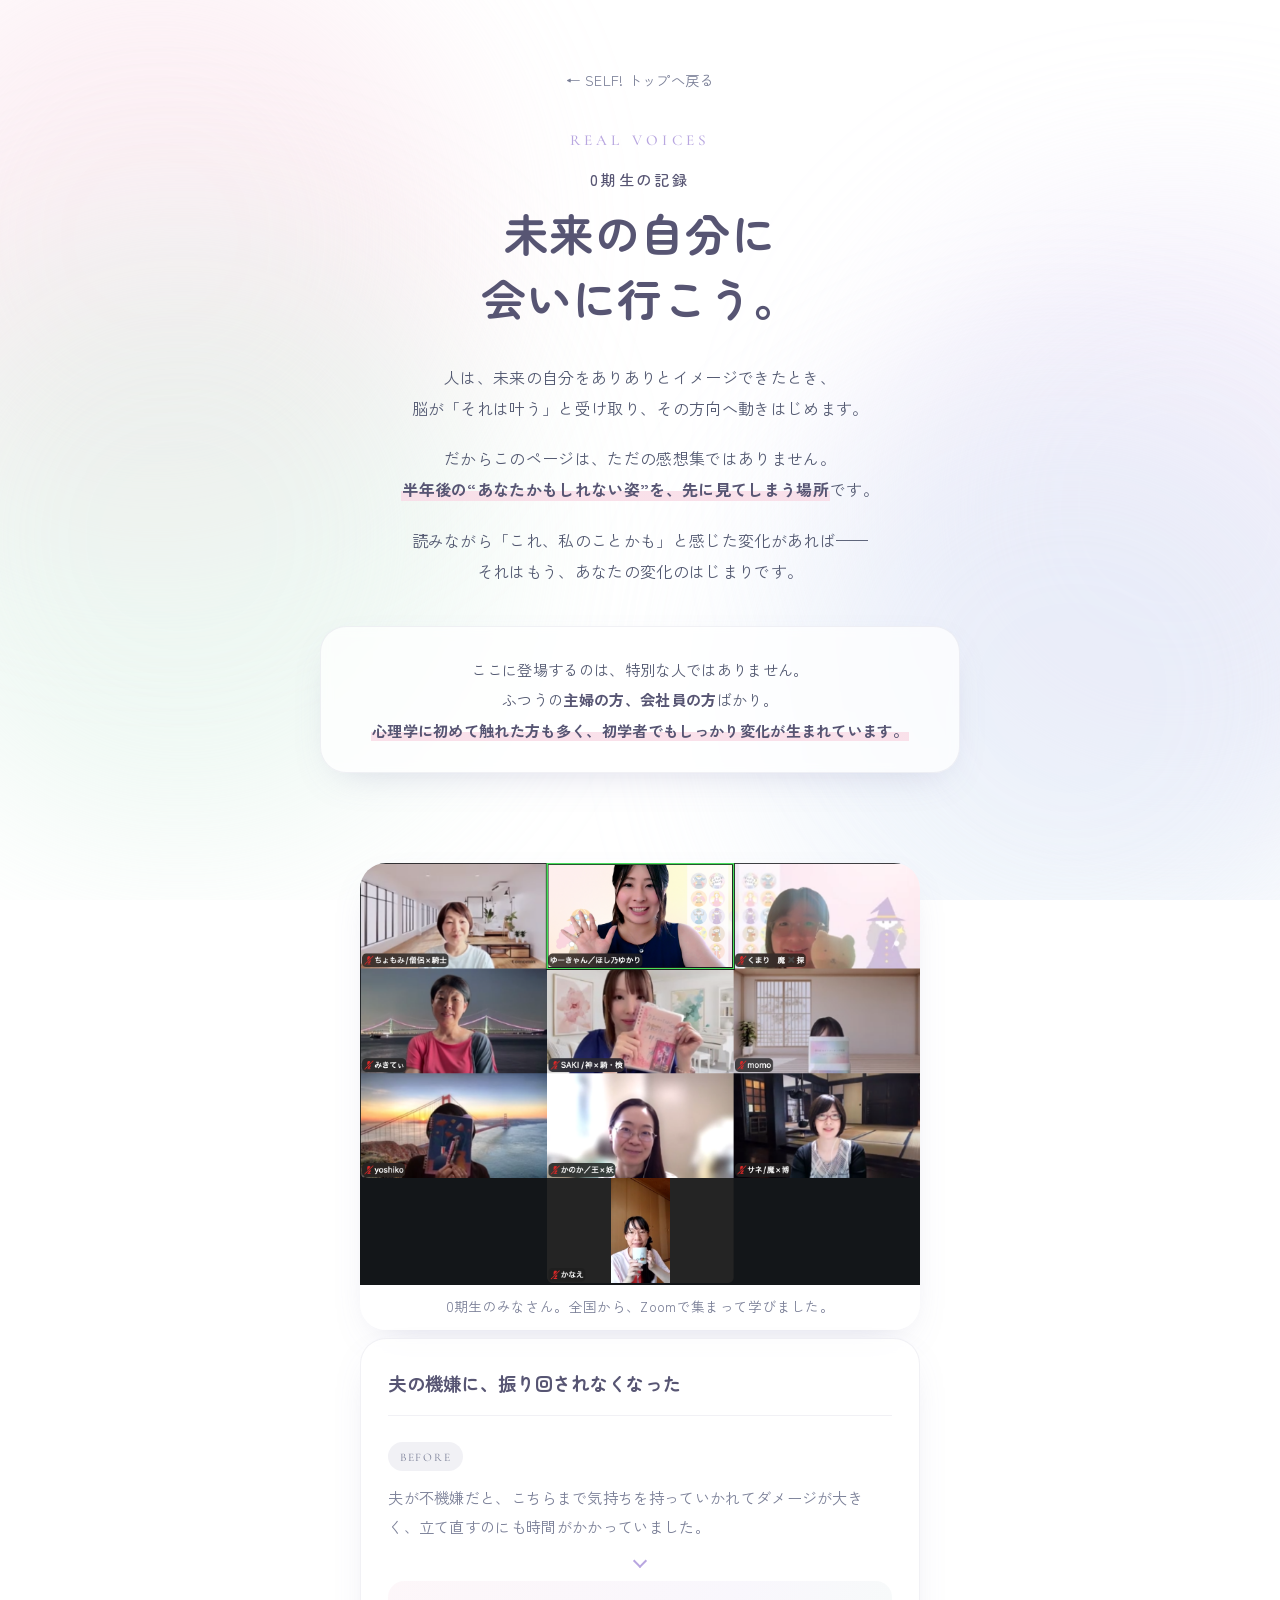
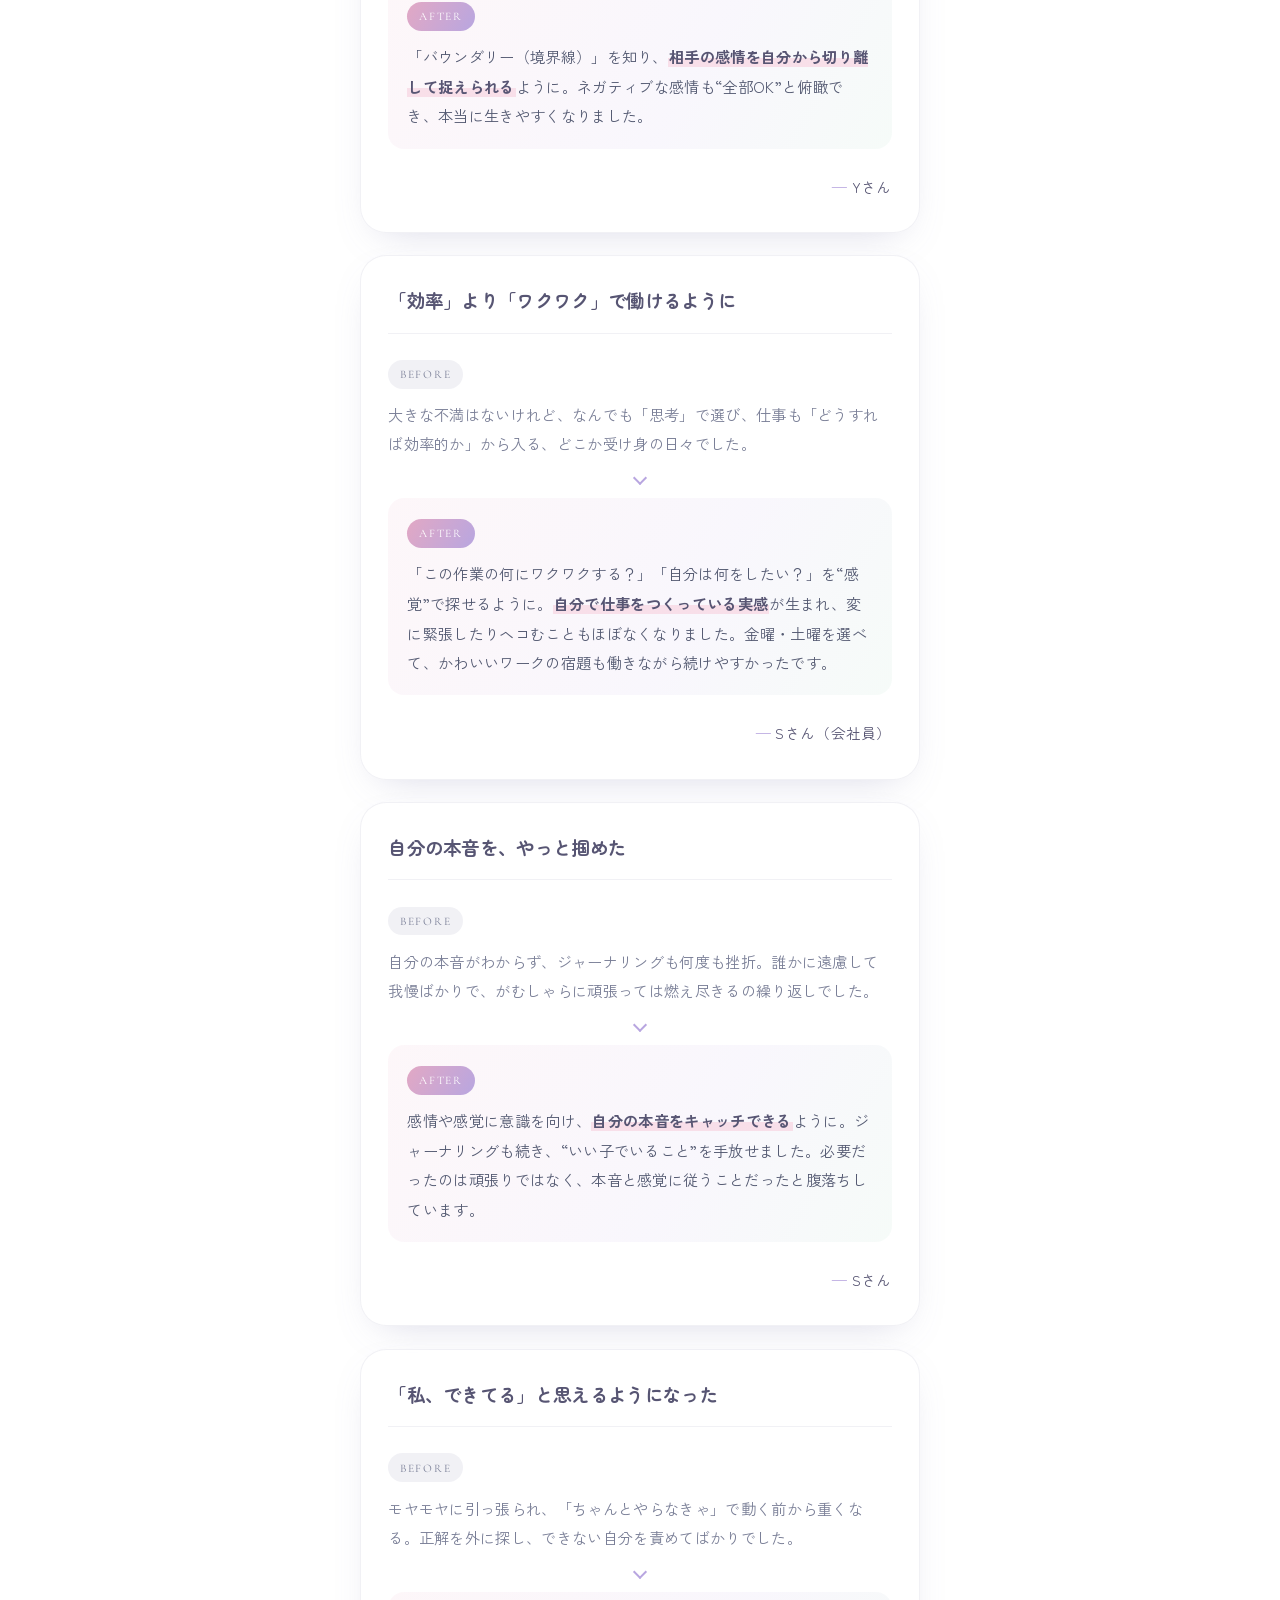
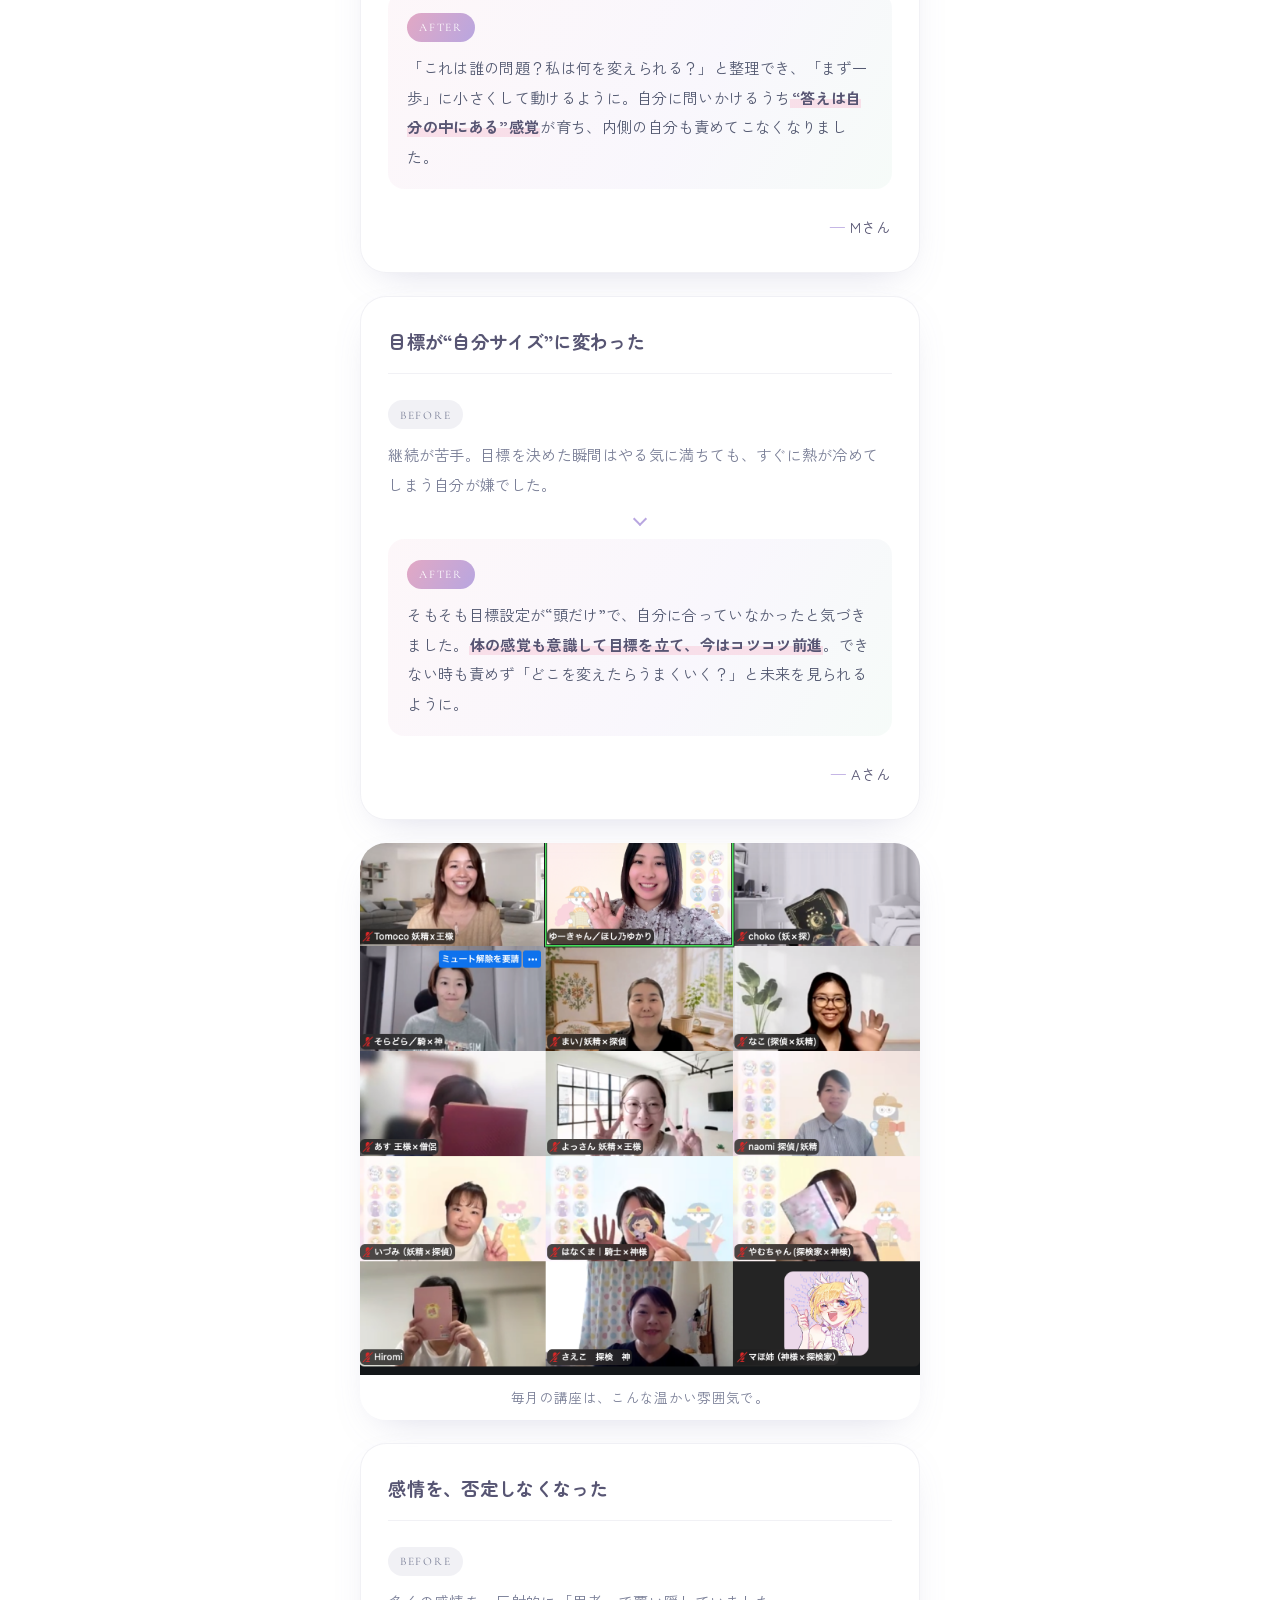
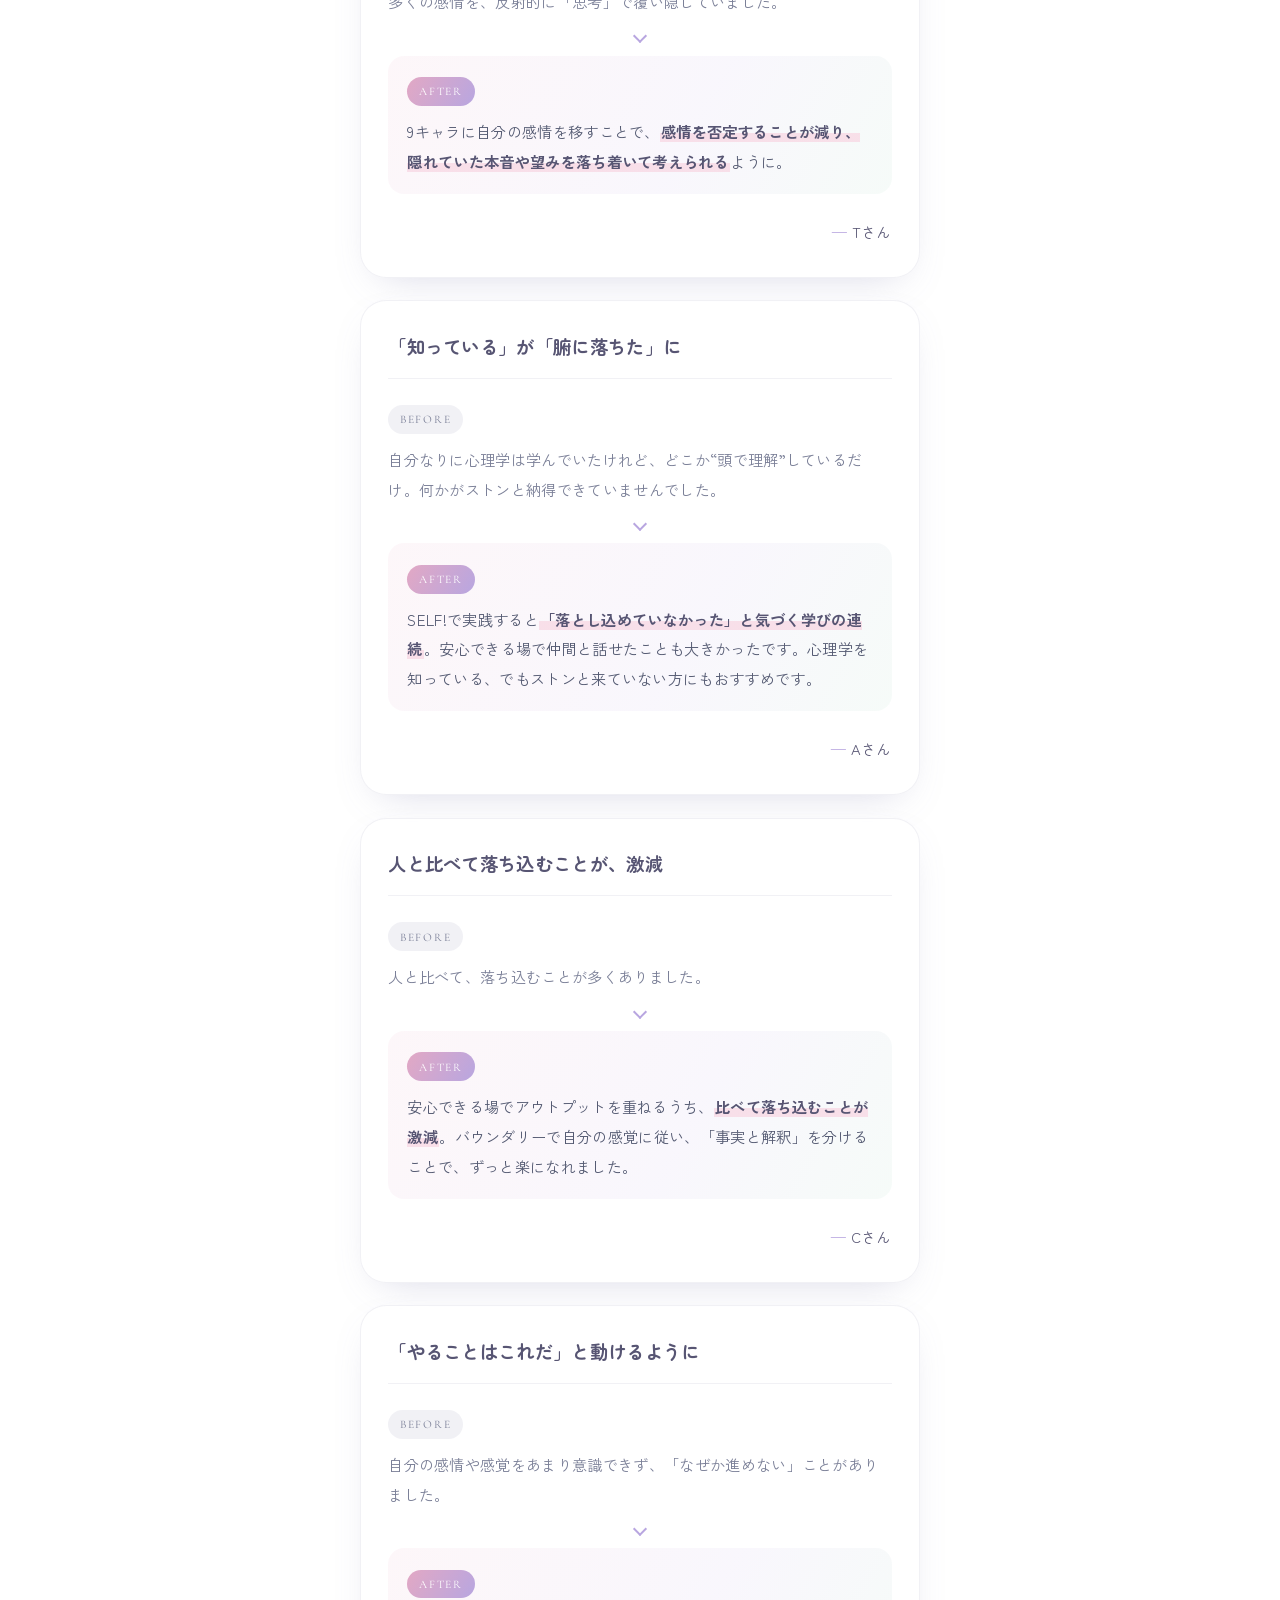
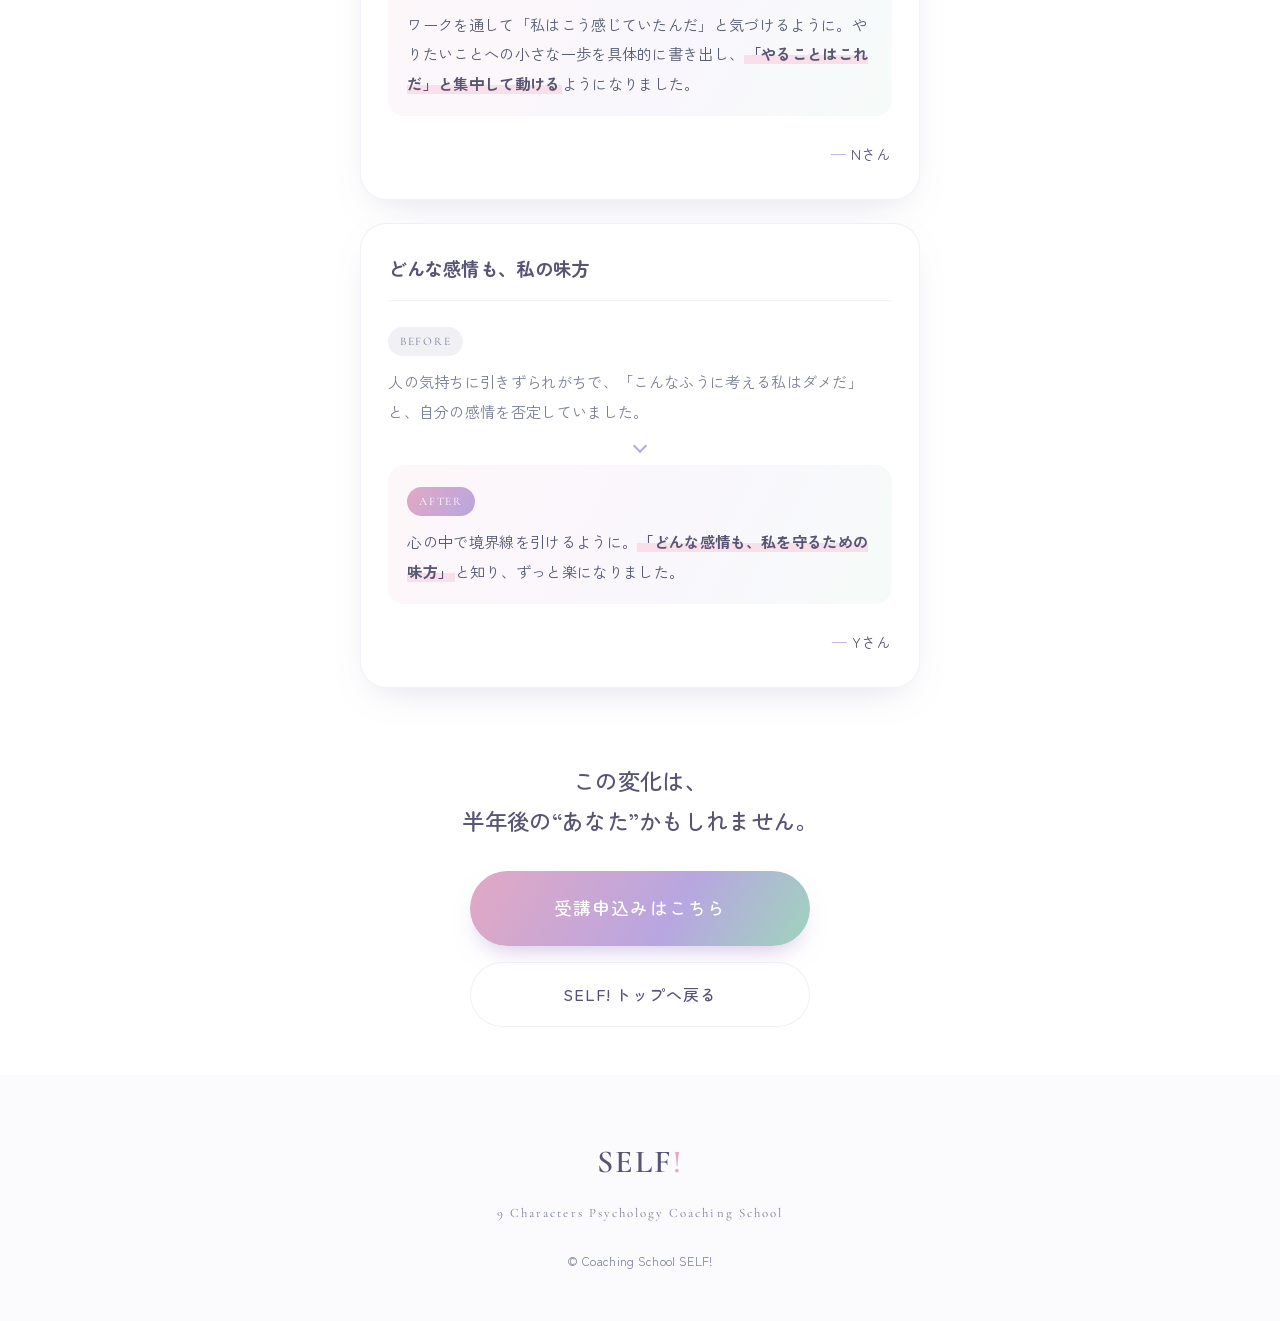
==== commit fb07a32e: "0期生ページにZoom集合写真を2枚追加（テキスト過多を緩和・リアル感） - 冒頭とカード中盤に、実際のZoom講座の集合写真を配置（掲載許可済み）  Co-Authored-By: Claude O" ====
--- a/voices.html
+++ b/voices.html
@@ -64,6 +64,13 @@
        Before → After カード（0期生の変化）
        ============================================================ -->
   <main class="container container--narrow">
+
+    <!-- 実際の講座風景（Zoom・掲載許可済み） -->
+    <figure class="section-photo section-photo--wide grad-photo">
+      <img src="/assets/images/class-zoom.png" alt="Zoomに集まって学ぶ0期生のみなさん" loading="lazy" />
+      <figcaption>0期生のみなさん。全国から、Zoomで集まって学びました。</figcaption>
+    </figure>
+
     <div class="ba-list">
 
       <!-- 01 -->
@@ -140,6 +147,12 @@
         </div>
         <p class="ba-card__name">Aさん</p>
       </article>
+
+      <!-- 実際の講座風景（Zoom・掲載許可済み） -->
+      <figure class="section-photo section-photo--wide grad-photo grad-photo--inline">
+        <img src="/assets/images/class-zoom-2.png" alt="Zoom講座で笑顔の0期生のみなさん" loading="lazy" />
+        <figcaption>毎月の講座は、こんな温かい雰囲気で。</figcaption>
+      </figure>
 
       <!-- 06 -->
       <article class="card ba-card">
--- a/css/style.css
+++ b/css/style.css
@@ -1422,6 +1422,10 @@
 }
 .grad-note strong { color: var(--color-heading); font-weight: 700; }
 
+/* 0期生ページのZoom集合写真 */
+.grad-photo { margin-inline: auto; }
+.grad-photo--inline { margin-top: 0; }   /* グリッドの gap で間隔を確保 */
+
 /* Before → After カード */
 .ba-list {
   display: grid;
